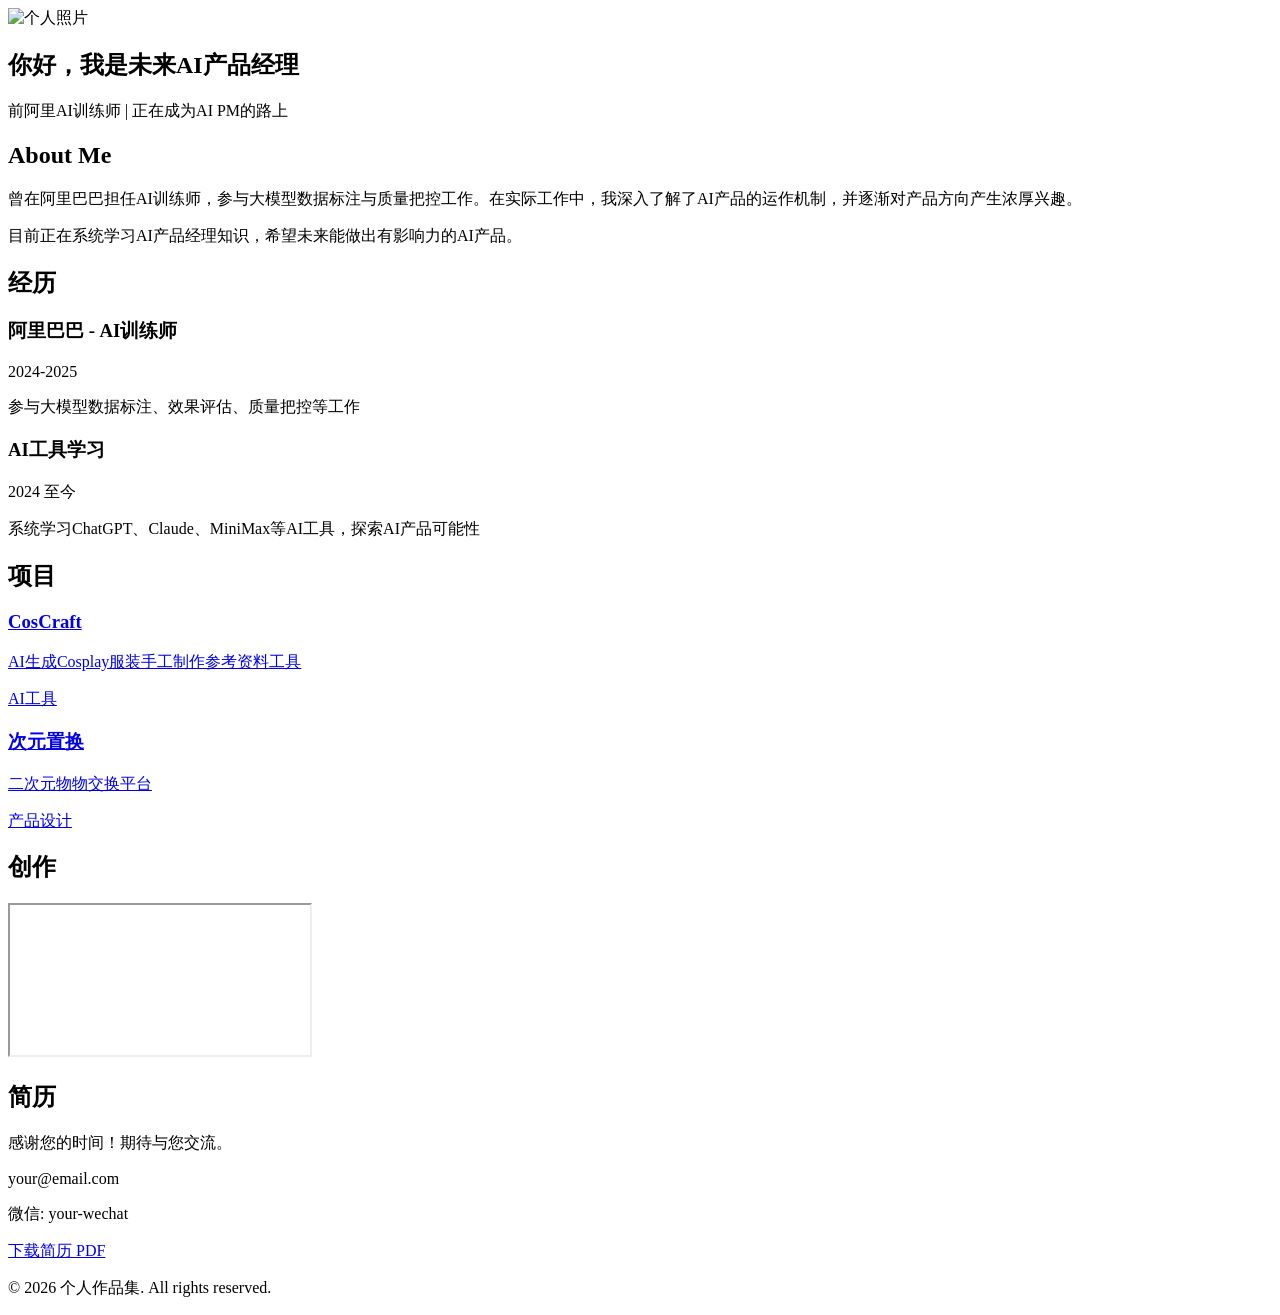
==== personal-website/index.html @ fb748ccd "feat: add HTML structure with all sections" ====
<!DOCTYPE html>
<html lang="zh-CN">
<head>
    <meta charset="UTF-8">
    <meta name="viewport" content="width=device-width, initial-scale=1.0">
    <title>个人作品集 | AI PM</title>
    <link rel="stylesheet" href="css/styles.css">
    <script src="https://unpkg.com/lucide@latest"></script>
</head>
<body>
    <!-- Hero Section -->
    <section id="hero">
        <div class="hero-content">
            <div class="avatar-container">
                <img src="assets/images/avatar.jpg" alt="个人照片" class="avatar">
            </div>
            <div class="hero-text">
                <h1>你好，我是<span class="highlight">未来AI产品经理</span></h1>
                <p>前阿里AI训练师 | 正在成为AI PM的路上</p>
            </div>
        </div>
        <div class="social-links">
            <a href="https://github.com/你的GitHub" target="_blank" aria-label="GitHub">
                <i data-lucide="github"></i>
            </a>
            <a href="https://www.douyin.com/你的抖音" target="_blank" aria-label="抖音">
                <i data-lucide="video"></i>
            </a>
            <a href="mailto:your@email.com" aria-label="邮箱">
                <i data-lucide="mail"></i>
            </a>
        </div>
    </section>

    <!-- About Section -->
    <section id="about">
        <h2>About Me</h2>
        <div class="about-content">
            <p>曾在阿里巴巴担任AI训练师，参与大模型数据标注与质量把控工作。在实际工作中，我深入了解了AI产品的运作机制，并逐渐对产品方向产生浓厚兴趣。</p>
            <p>目前正在系统学习AI产品经理知识，希望未来能做出有影响力的AI产品。</p>
        </div>
    </section>

    <!-- Experience Section -->
    <section id="experience">
        <h2>经历</h2>
        <div class="timeline">
            <div class="timeline-item">
                <div class="timeline-marker"></div>
                <div class="timeline-content">
                    <h3>阿里巴巴 - AI训练师</h3>
                    <span class="timeline-date">2024-2025</span>
                    <p>参与大模型数据标注、效果评估、质量把控等工作</p>
                </div>
            </div>
            <div class="timeline-item">
                <div class="timeline-marker"></div>
                <div class="timeline-content">
                    <h3>AI工具学习</h3>
                    <span class="timeline-date">2024 至今</span>
                    <p>系统学习ChatGPT、Claude、MiniMax等AI工具，探索AI产品可能性</p>
                </div>
            </div>
        </div>
    </section>

    <!-- Projects Section -->
    <section id="projects">
        <h2>项目</h2>
        <div class="projects-grid">
            <a href="#coscraft" class="project-card">
                <h3>CosCraft</h3>
                <p>AI生成Cosplay服装手工制作参考资料工具</p>
                <span class="project-tag">AI工具</span>
            </a>
            <a href="#cicyber" class="project-card">
                <h3>次元置换</h3>
                <p>二次元物物交换平台</p>
                <span class="project-tag">产品设计</span>
            </a>
        </div>
    </section>

    <!-- Works Section -->
    <section id="works">
        <h2>创作</h2>
        <div class="works-grid">
            <div class="work-item">
                <iframe src="https://www.douyin.com/embed/视频ID" allowfullscreen></iframe>
            </div>
        </div>
    </section>

    <!-- Resume Section -->
    <section id="resume">
        <h2>简历</h2>
        <div class="resume-content">
            <p>感谢您的时间！期待与您交流。</p>
            <div class="contact-info">
                <p><i data-lucide="mail"></i> your@email.com</p>
                <p><i data-lucide="message-circle"></i> 微信: your-wechat</p>
            </div>
            <a href="assets/resume.pdf" download class="btn-download">
                <i data-lucide="download"></i> 下载简历 PDF
            </a>
        </div>
    </section>

    <footer>
        <p>&copy; 2026 个人作品集. All rights reserved.</p>
    </footer>

    <script src="js/main.js"></script>
</body>
</html>
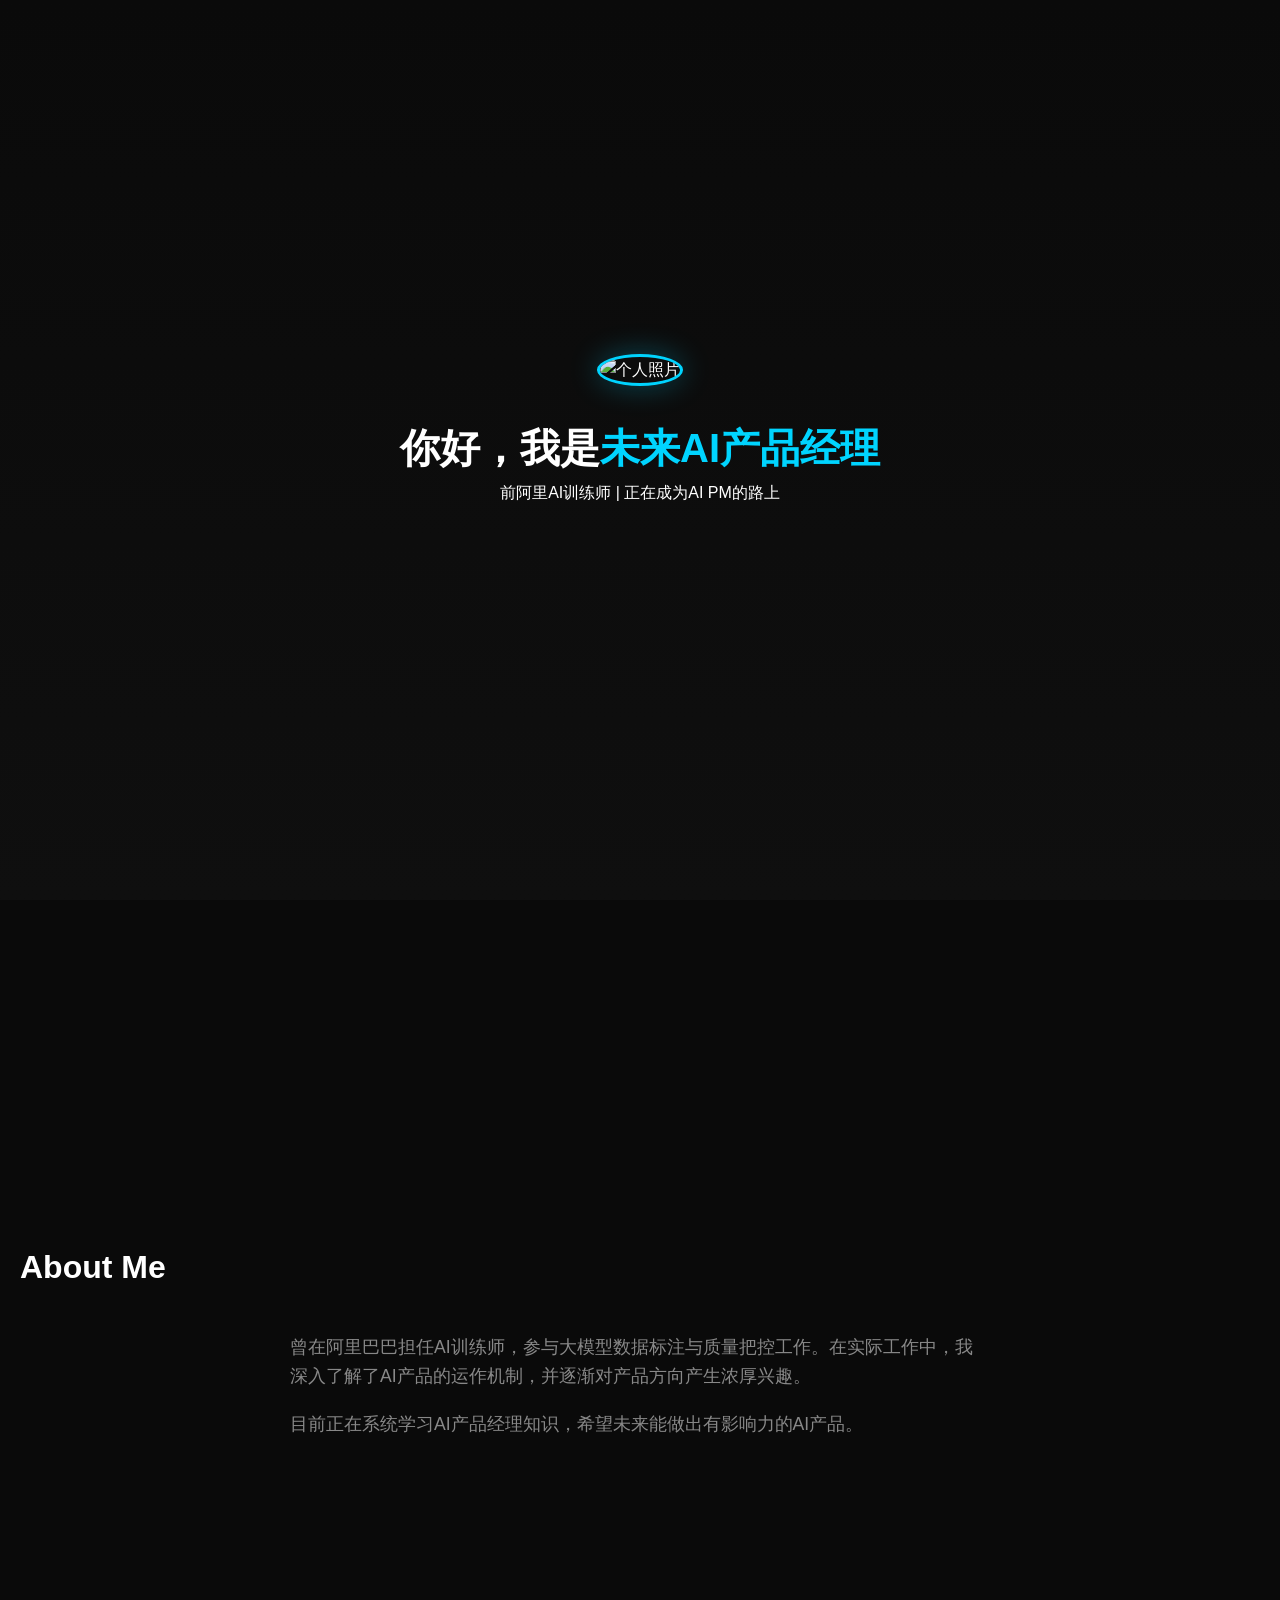
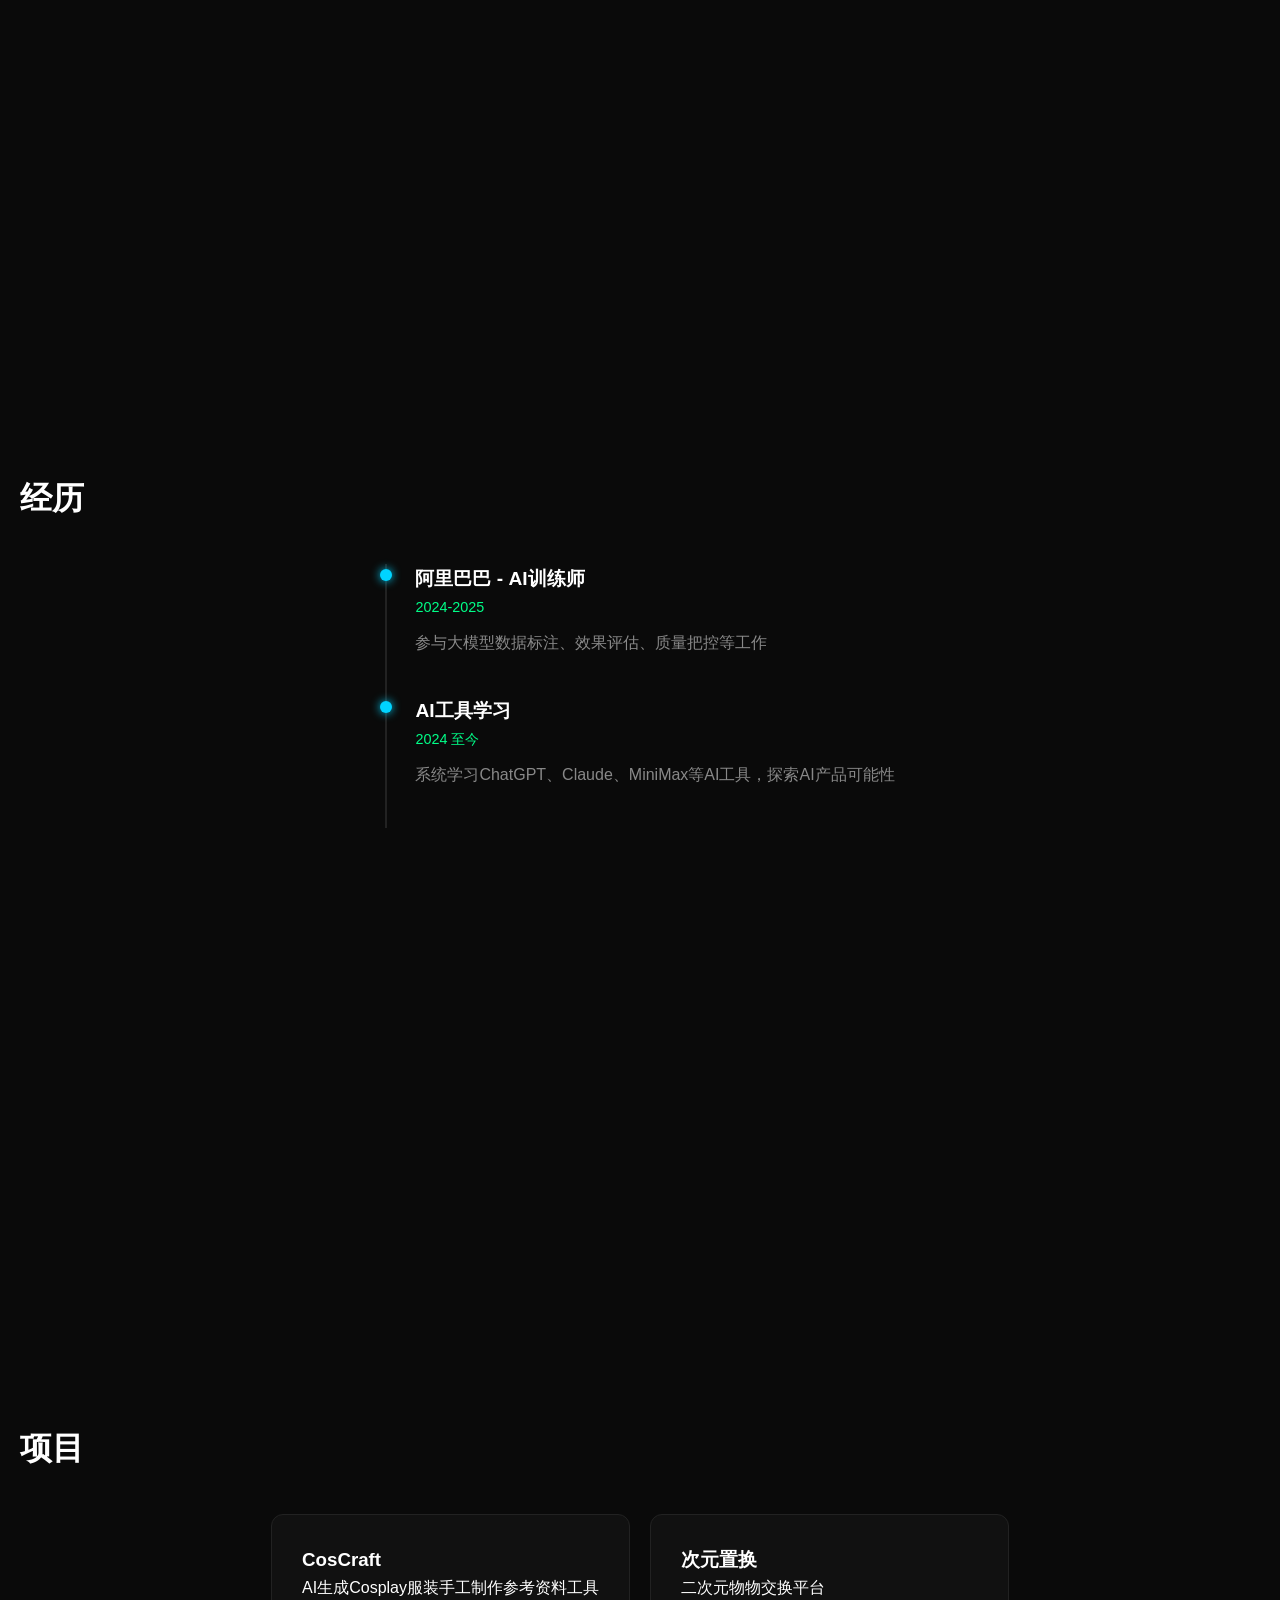
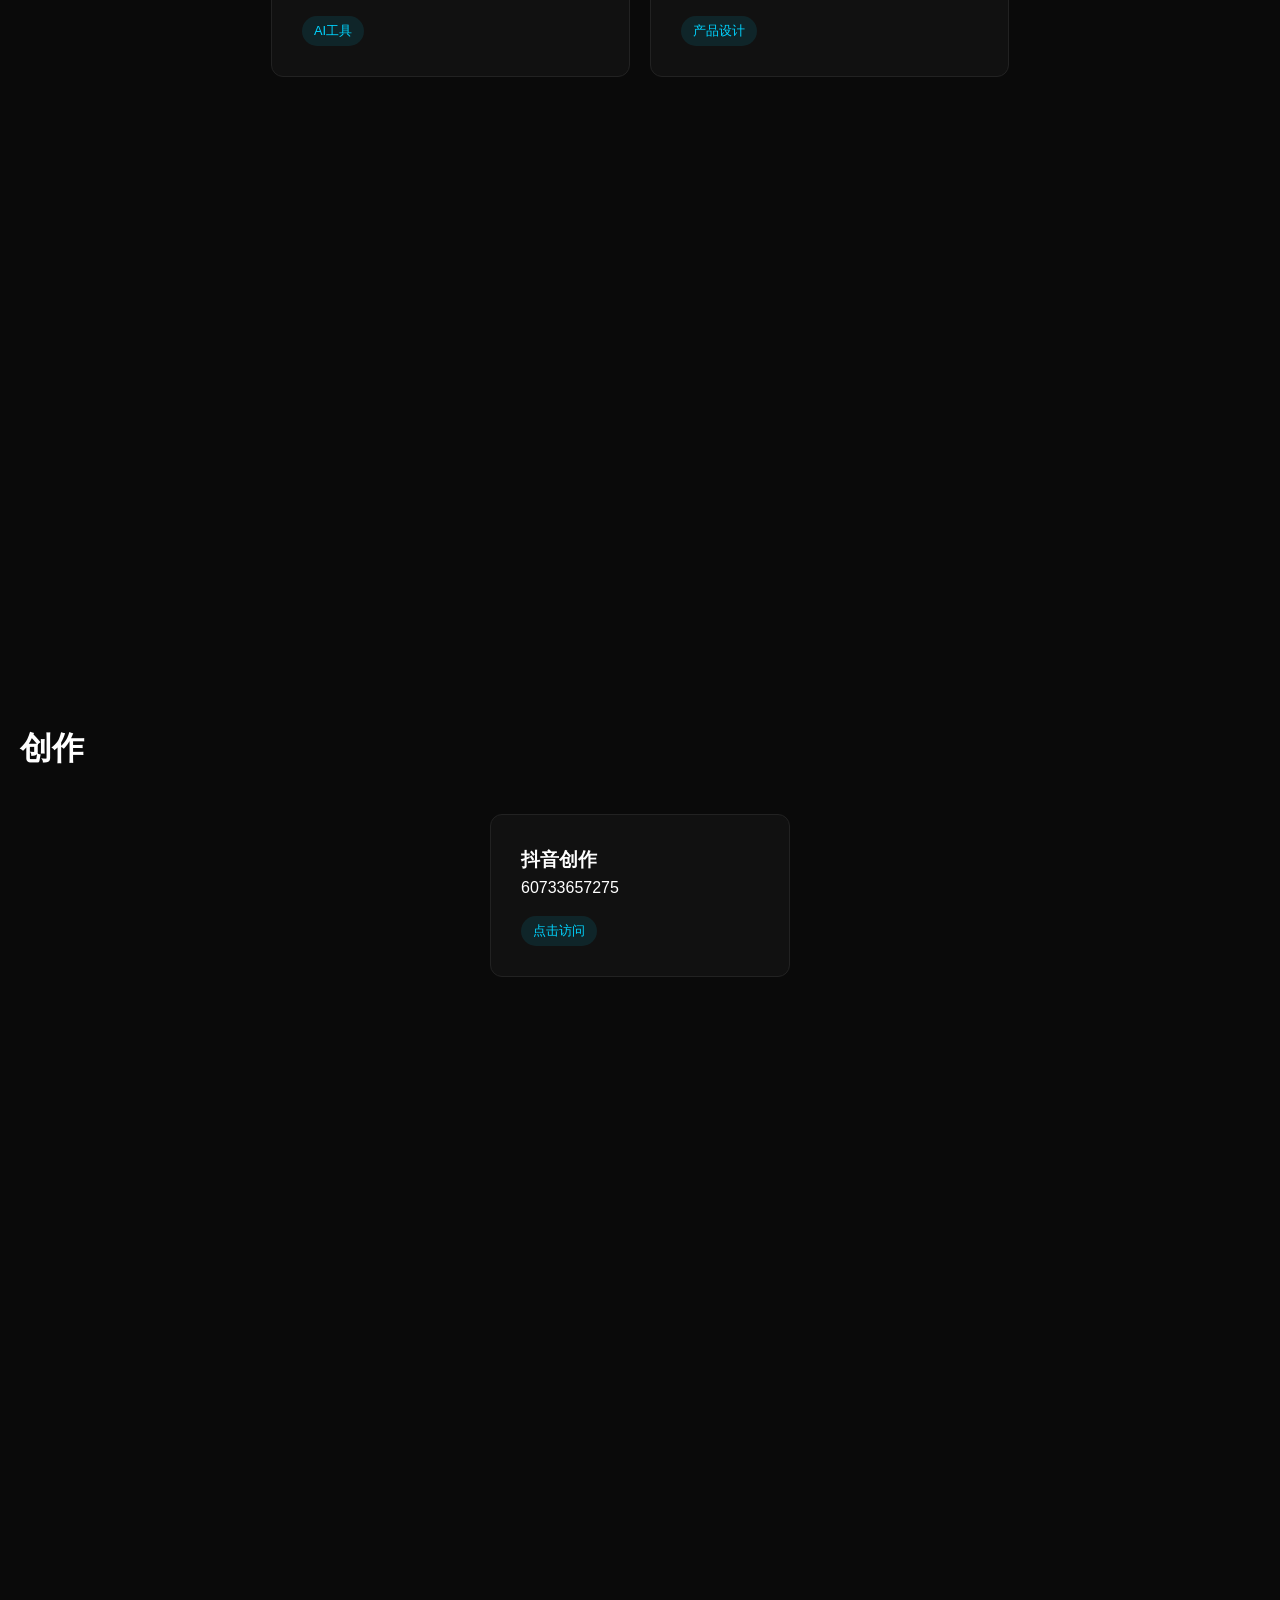
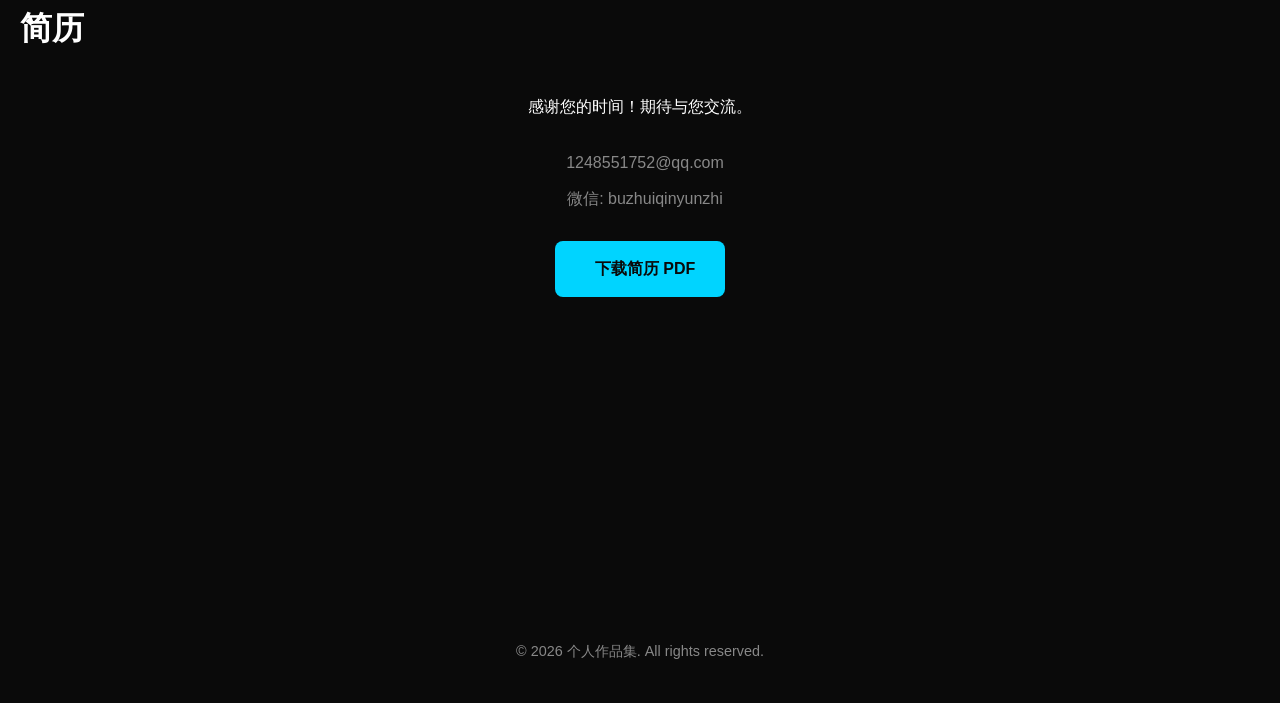
==== commit 0124edf6: "feat: update social links and contact info" ====
--- a/personal-website/index.html
+++ b/personal-website/index.html
@@ -20,13 +20,13 @@
             </div>
         </div>
         <div class="social-links">
-            <a href="https://github.com/你的GitHub" target="_blank" aria-label="GitHub">
+            <a href="https://github.com/hl13544175837-coder" target="_blank" aria-label="GitHub">
                 <i data-lucide="github"></i>
             </a>
-            <a href="https://www.douyin.com/你的抖音" target="_blank" aria-label="抖音">
+            <a href="https://www.douyin.com/user/self?from_tab_name=main" target="_blank" aria-label="抖音">
                 <i data-lucide="video"></i>
             </a>
-            <a href="mailto:your@email.com" aria-label="邮箱">
+            <a href="mailto:1248551752@qq.com" aria-label="邮箱">
                 <i data-lucide="mail"></i>
             </a>
         </div>
@@ -85,9 +85,11 @@
     <section id="works">
         <h2>创作</h2>
         <div class="works-grid">
-            <div class="work-item">
-                <iframe src="https://www.douyin.com/embed/视频ID" allowfullscreen></iframe>
-            </div>
+            <a href="https://www.douyin.com/user/self?from_tab_name=main" target="_blank" class="project-card">
+                <h3>抖音创作</h3>
+                <p>60733657275</p>
+                <span class="project-tag">点击访问</span>
+            </a>
         </div>
     </section>
 
@@ -97,8 +99,8 @@
         <div class="resume-content">
             <p>感谢您的时间！期待与您交流。</p>
             <div class="contact-info">
-                <p><i data-lucide="mail"></i> your@email.com</p>
-                <p><i data-lucide="message-circle"></i> 微信: your-wechat</p>
+                <p><i data-lucide="mail"></i> 1248551752@qq.com</p>
+                <p><i data-lucide="message-circle"></i> 微信: buzhuiqinyunzhi</p>
             </div>
             <a href="assets/resume.pdf" download class="btn-download">
                 <i data-lucide="download"></i> 下载简历 PDF
--- a/personal-website/css/styles.css
+++ b/personal-website/css/styles.css
@@ -0,0 +1,261 @@
+:root {
+    --bg-dark: #0a0a0a;
+    --bg-card: #111111;
+    --border: #222222;
+    --accent-blue: #00d4ff;
+    --accent-green: #00ff88;
+    --text-primary: #ffffff;
+    --text-secondary: #888888;
+}
+
+* {
+    margin: 0;
+    padding: 0;
+    box-sizing: border-box;
+}
+
+html {
+    scroll-behavior: smooth;
+}
+
+body {
+    font-family: 'Inter', -apple-system, BlinkMacSystemFont, sans-serif;
+    background-color: var(--bg-dark);
+    color: var(--text-primary);
+    line-height: 1.6;
+}
+
+section {
+    min-height: 100vh;
+    padding: 80px 20px;
+    display: flex;
+    flex-direction: column;
+    justify-content: center;
+}
+
+h2 {
+    font-size: 2rem;
+    margin-bottom: 40px;
+    color: var(--text-primary);
+}
+
+/* Hero */
+#hero {
+    text-align: center;
+    background: linear-gradient(180deg, var(--bg-dark) 0%, #0f0f0f 100%);
+}
+
+.hero-content {
+    display: flex;
+    flex-direction: column;
+    align-items: center;
+    gap: 30px;
+}
+
+.avatar {
+    width: 150px;
+    height: 150px;
+    border-radius: 50%;
+    object-fit: cover;
+    border: 3px solid var(--accent-blue);
+    box-shadow: 0 0 30px rgba(0, 212, 255, 0.3);
+}
+
+.hero-text h1 {
+    font-size: 2.5rem;
+    font-weight: 700;
+}
+
+.highlight {
+    color: var(--accent-blue);
+}
+
+.social-links {
+    display: flex;
+    gap: 20px;
+    margin-top: 40px;
+}
+
+.social-links a {
+    color: var(--text-secondary);
+    transition: color 0.3s, transform 0.3s;
+}
+
+.social-links a:hover {
+    color: var(--accent-blue);
+    transform: translateY(-3px);
+}
+
+/* About */
+#about {
+    background: var(--bg-dark);
+}
+
+.about-content {
+    max-width: 700px;
+    margin: 0 auto;
+}
+
+.about-content p {
+    color: var(--text-secondary);
+    margin-bottom: 20px;
+    font-size: 1.1rem;
+}
+
+/* Timeline */
+.timeline {
+    max-width: 700px;
+    margin: 0 auto;
+    position: relative;
+    padding-left: 30px;
+}
+
+.timeline::before {
+    content: '';
+    position: absolute;
+    left: 0;
+    top: 0;
+    bottom: 0;
+    width: 2px;
+    background: var(--border);
+}
+
+.timeline-item {
+    position: relative;
+    margin-bottom: 40px;
+}
+
+.timeline-marker {
+    position: absolute;
+    left: -35px;
+    top: 5px;
+    width: 12px;
+    height: 12px;
+    border-radius: 50%;
+    background: var(--accent-blue);
+    box-shadow: 0 0 10px var(--accent-blue);
+}
+
+.timeline-content h3 {
+    color: var(--text-primary);
+    font-size: 1.2rem;
+}
+
+.timeline-date {
+    color: var(--accent-green);
+    font-size: 0.9rem;
+}
+
+.timeline-content p {
+    color: var(--text-secondary);
+    margin-top: 10px;
+}
+
+/* Projects Grid */
+.projects-grid {
+    display: grid;
+    grid-template-columns: repeat(auto-fit, minmax(300px, 1fr));
+    gap: 20px;
+    max-width: 900px;
+    margin: 0 auto;
+}
+
+.project-card {
+    background: var(--bg-card);
+    border: 1px solid var(--border);
+    border-radius: 12px;
+    padding: 30px;
+    text-decoration: none;
+    color: inherit;
+    transition: transform 0.3s, border-color 0.3s, box-shadow 0.3s;
+}
+
+.project-card:hover {
+    transform: translateY(-5px);
+    border-color: var(--accent-blue);
+    box-shadow: 0 10px 40px rgba(0, 212, 255, 0.1);
+}
+
+.project-tag {
+    display: inline-block;
+    margin-top: 15px;
+    padding: 5px 12px;
+    background: rgba(0, 212, 255, 0.1);
+    color: var(--accent-blue);
+    border-radius: 20px;
+    font-size: 0.8rem;
+}
+
+/* Works */
+.works-grid {
+    display: grid;
+    grid-template-columns: repeat(auto-fit, minmax(300px, 1fr));
+    gap: 20px;
+    max-width: 900px;
+    margin: 0 auto;
+}
+
+.work-item iframe {
+    width: 100%;
+    aspect-ratio: 9/16;
+    border-radius: 12px;
+    border: none;
+}
+
+/* Resume */
+.resume-content {
+    max-width: 700px;
+    margin: 0 auto;
+    text-align: center;
+}
+
+.contact-info {
+    margin: 30px 0;
+    display: flex;
+    flex-direction: column;
+    gap: 10px;
+    align-items: center;
+}
+
+.contact-info p {
+    display: flex;
+    align-items: center;
+    gap: 10px;
+    color: var(--text-secondary);
+}
+
+.btn-download {
+    display: inline-flex;
+    align-items: center;
+    gap: 10px;
+    padding: 15px 30px;
+    background: var(--accent-blue);
+    color: var(--bg-dark);
+    text-decoration: none;
+    border-radius: 8px;
+    font-weight: 600;
+    transition: transform 0.3s, box-shadow 0.3s;
+}
+
+.btn-download:hover {
+    transform: scale(1.05);
+    box-shadow: 0 10px 30px rgba(0, 212, 255, 0.3);
+}
+
+footer {
+    text-align: center;
+    padding: 40px;
+    color: var(--text-secondary);
+    font-size: 0.9rem;
+}
+
+/* Responsive */
+@media (max-width: 768px) {
+    .hero-text h1 {
+        font-size: 1.8rem;
+    }
+    
+    section {
+        padding: 60px 20px;
+    }
+}
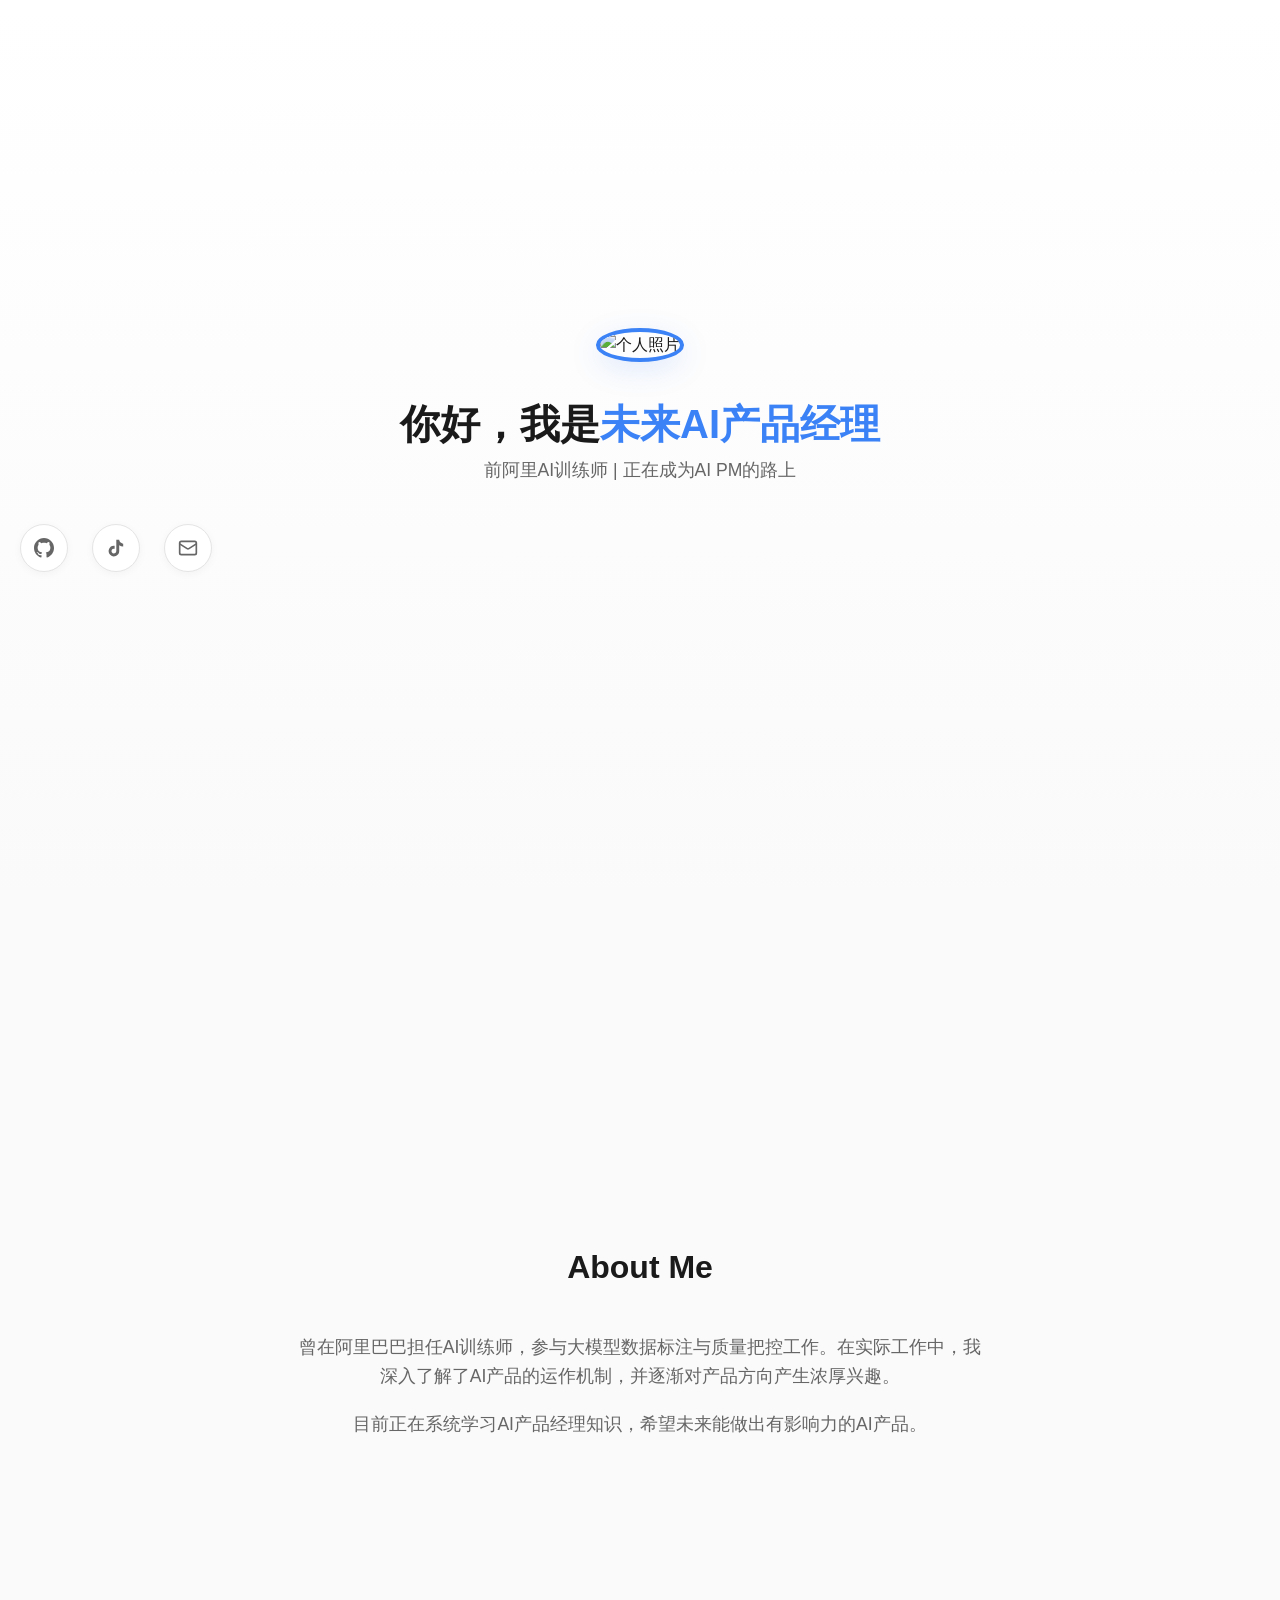
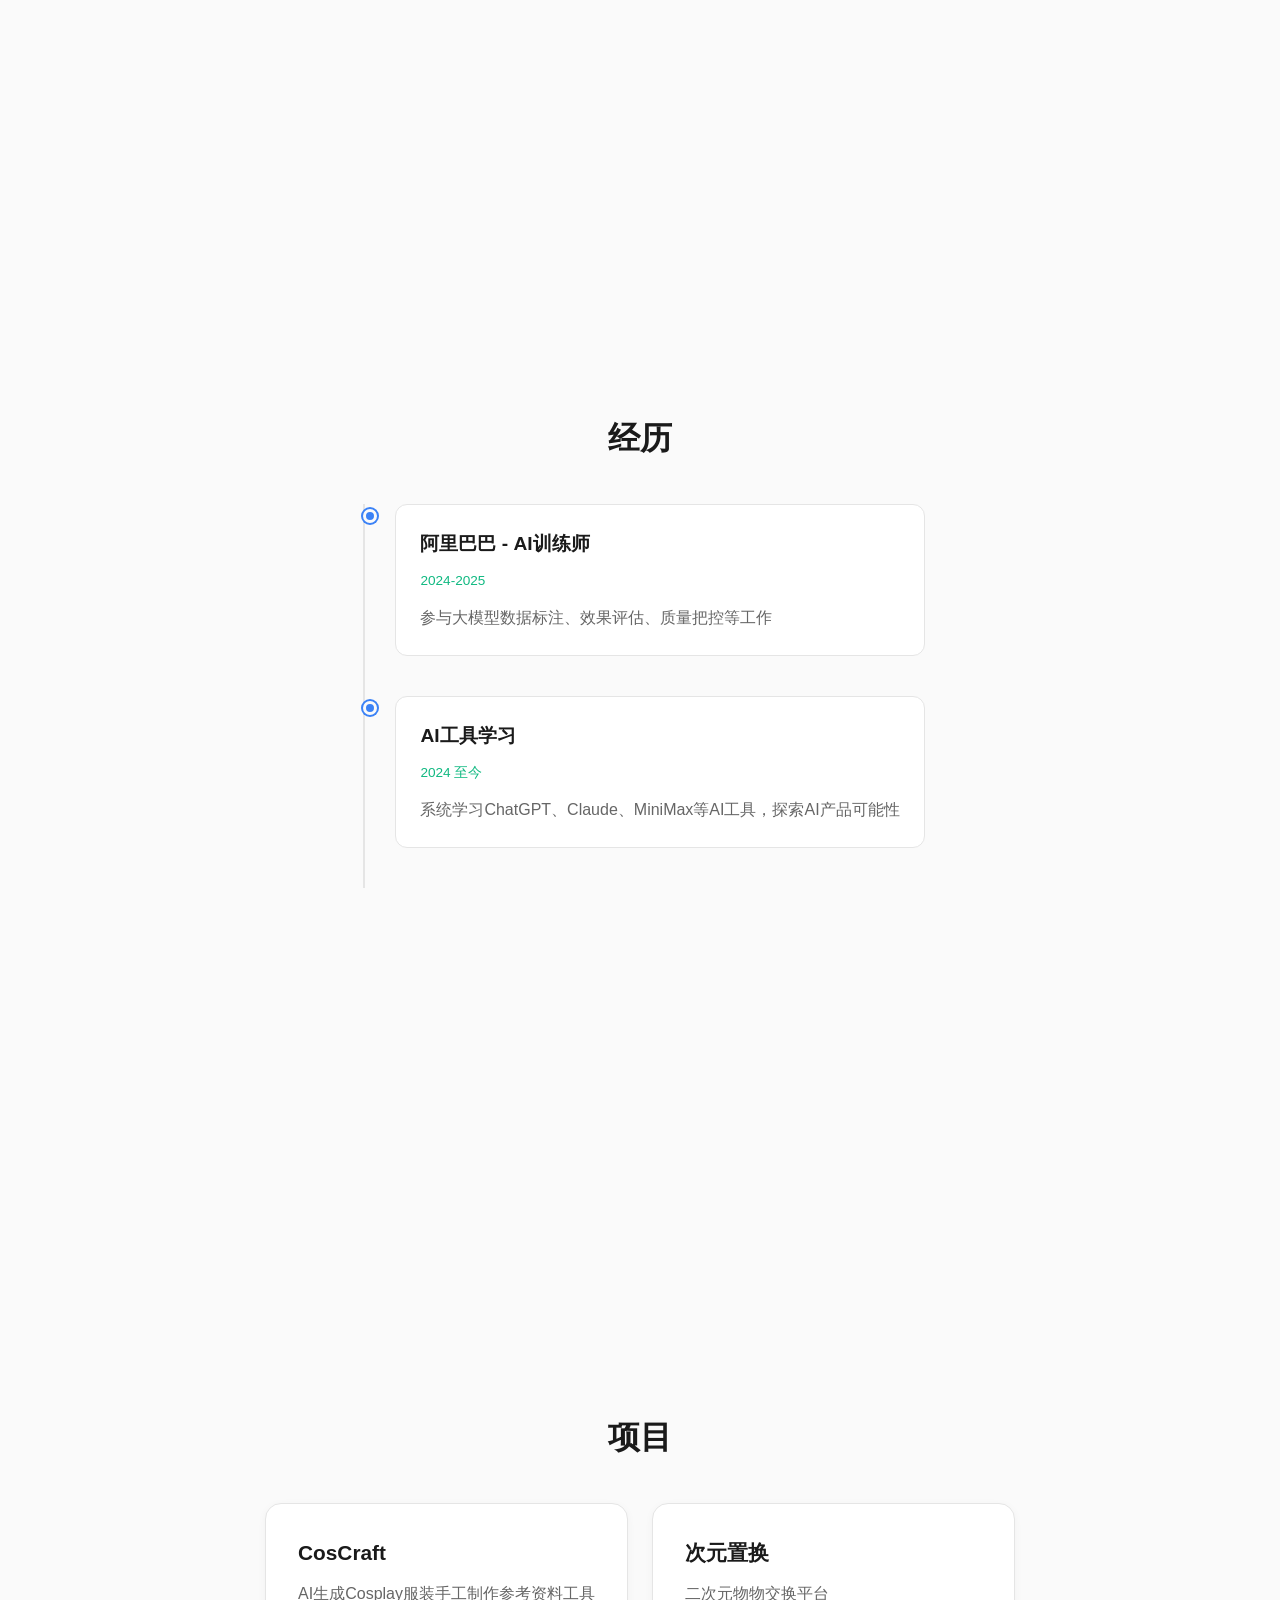
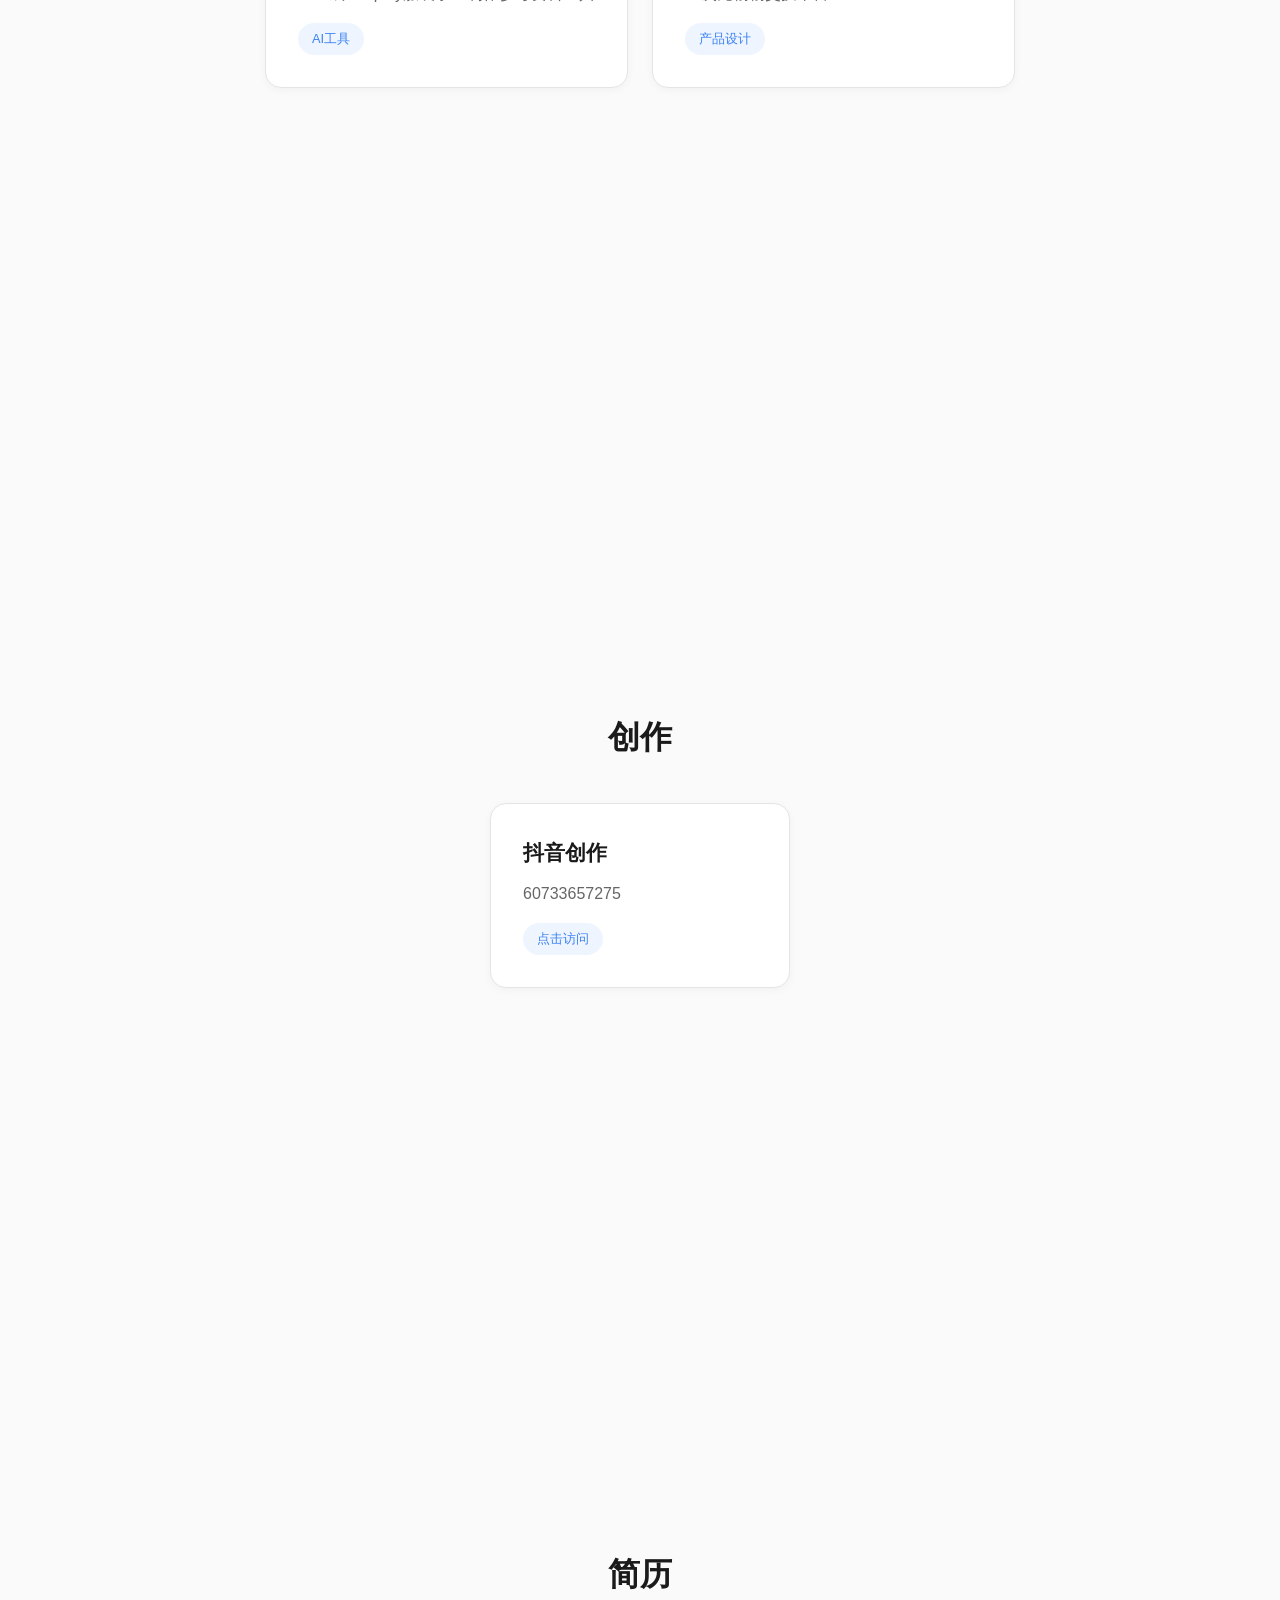
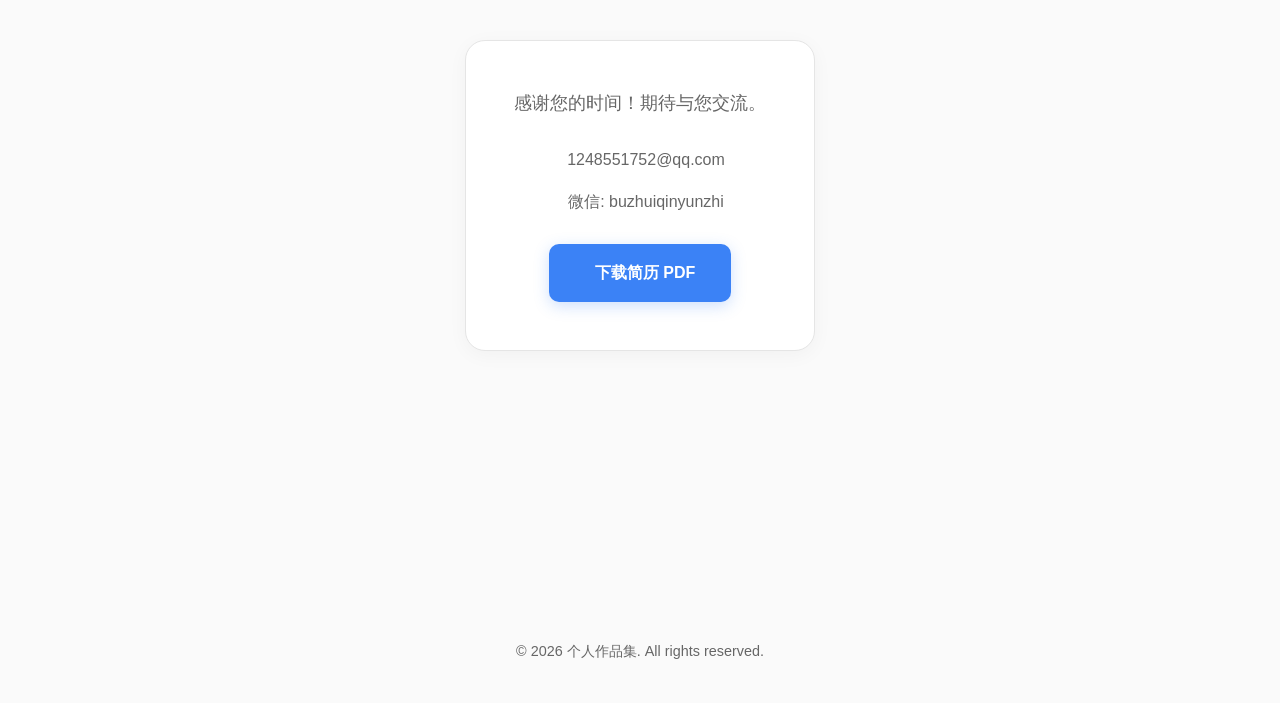
==== commit 94dca7e7: "feat: redesign to light theme with better cursor support" ====
--- a/personal-website/index.html
+++ b/personal-website/index.html
@@ -21,13 +21,13 @@
         </div>
         <div class="social-links">
             <a href="https://github.com/hl13544175837-coder" target="_blank" aria-label="GitHub">
-                <i data-lucide="github"></i>
+                <svg width="20" height="20" viewBox="0 0 24 24" fill="currentColor"><path d="M12 0c-6.626 0-12 5.373-12 12 0 5.302 3.438 9.8 8.207 11.387.599.111.793-.261.793-.577v-2.234c-3.338.726-4.033-1.416-4.033-1.416-.546-1.387-1.333-1.756-1.333-1.756-1.089-.745.083-.729.083-.729 1.205.084 1.839 1.237 1.839 1.237 1.07 1.834 2.807 1.304 3.492.997.107-.775.418-1.305.762-1.604-2.665-.305-5.467-1.334-5.467-5.931 0-1.311.469-2.381 1.236-3.221-.124-.303-.535-1.524.117-3.176 0 0 1.008-.322 3.301 1.23.957-.266 1.983-.399 3.003-.404 1.02.005 2.047.138 3.006.404 2.291-1.552 3.297-1.23 3.297-1.23.653 1.653.242 2.874.118 3.176.77.84 1.235 1.911 1.235 3.221 0 4.609-2.807 5.624-5.479 5.921.43.372.823 1.102.823 2.222v3.293c0 .319.192.694.801.576 4.765-1.589 8.199-6.086 8.199-11.386 0-6.627-5.373-12-12-12z"/></svg>
             </a>
             <a href="https://www.douyin.com/user/self?from_tab_name=main" target="_blank" aria-label="抖音">
-                <i data-lucide="video"></i>
+                <svg width="20" height="20" viewBox="0 0 24 24" fill="currentColor"><path d="M19.59 6.69a4.83 4.83 0 0 1-3.77-4.25V2h-3.45v13.67a2.89 2.89 0 0 1-5.2 1.74 2.89 2.89 0 0 1 2.31-4.64 2.93 2.93 0 0 1 .88.13V9.4a6.84 6.84 0 0 0-1-.05A6.33 6.33 0 0 0 5 20.1a6.34 6.34 0 0 0 10.86-4.43v-7a8.16 8.16 0 0 0 4.77 1.52v-3.4a4.85 4.85 0 0 1-1-.1z"/></svg>
             </a>
             <a href="mailto:1248551752@qq.com" aria-label="邮箱">
-                <i data-lucide="mail"></i>
+                <svg width="20" height="20" viewBox="0 0 24 24" fill="none" stroke="currentColor" stroke-width="2"><rect x="2" y="4" width="20" height="16" rx="2"/><path d="m22 7-8.97 5.7a1.94 1.94 0 0 1-2.06 0L2 7"/></svg>
             </a>
         </div>
     </section>
--- a/personal-website/css/styles.css
+++ b/personal-website/css/styles.css
@@ -1,11 +1,12 @@
 :root {
-    --bg-dark: #0a0a0a;
-    --bg-card: #111111;
-    --border: #222222;
-    --accent-blue: #00d4ff;
-    --accent-green: #00ff88;
-    --text-primary: #ffffff;
-    --text-secondary: #888888;
+    --bg-light: #fafafa;
+    --bg-white: #ffffff;
+    --bg-card: #ffffff;
+    --border: #e5e5e5;
+    --accent-blue: #3b82f6;
+    --accent-green: #10b981;
+    --text-primary: #1a1a1a;
+    --text-secondary: #666666;
 }
 
 * {
@@ -19,8 +20,8 @@
 }
 
 body {
-    font-family: 'Inter', -apple-system, BlinkMacSystemFont, sans-serif;
-    background-color: var(--bg-dark);
+    font-family: 'Inter', -apple-system, BlinkMacSystemFont, 'Segoe UI', sans-serif;
+    background-color: var(--bg-light);
     color: var(--text-primary);
     line-height: 1.6;
 }
@@ -37,12 +38,21 @@
     font-size: 2rem;
     margin-bottom: 40px;
     color: var(--text-primary);
+    text-align: center;
+}
+
+a {
+    cursor: pointer;
+}
+
+button, .btn, .btn-download, .project-card, .social-links a {
+    cursor: pointer;
 }
 
 /* Hero */
 #hero {
     text-align: center;
-    background: linear-gradient(180deg, var(--bg-dark) 0%, #0f0f0f 100%);
+    background: linear-gradient(180deg, var(--bg-white) 0%, var(--bg-light) 100%);
 }
 
 .hero-content {
@@ -57,13 +67,19 @@
     height: 150px;
     border-radius: 50%;
     object-fit: cover;
-    border: 3px solid var(--accent-blue);
-    box-shadow: 0 0 30px rgba(0, 212, 255, 0.3);
+    border: 4px solid var(--accent-blue);
+    box-shadow: 0 8px 30px rgba(59, 130, 246, 0.15);
 }
 
 .hero-text h1 {
     font-size: 2.5rem;
     font-weight: 700;
+    color: var(--text-primary);
+}
+
+.hero-text p {
+    color: var(--text-secondary);
+    font-size: 1.1rem;
 }
 
 .highlight {
@@ -72,28 +88,40 @@
 
 .social-links {
     display: flex;
-    gap: 20px;
+    gap: 24px;
     margin-top: 40px;
 }
 
 .social-links a {
-    color: var(--text-secondary);
-    transition: color 0.3s, transform 0.3s;
+    display: flex;
+    align-items: center;
+    justify-content: center;
+    width: 48px;
+    height: 48px;
+    border-radius: 50%;
+    background: var(--bg-white);
+    border: 1px solid var(--border);
+    color: var(--text-secondary);
+    transition: all 0.3s;
+    box-shadow: 0 2px 8px rgba(0,0,0,0.04);
 }
 
 .social-links a:hover {
     color: var(--accent-blue);
+    border-color: var(--accent-blue);
     transform: translateY(-3px);
+    box-shadow: 0 8px 20px rgba(59, 130, 246, 0.15);
 }
 
 /* About */
 #about {
-    background: var(--bg-dark);
+    background: var(--bg-light);
 }
 
 .about-content {
     max-width: 700px;
     margin: 0 auto;
+    text-align: center;
 }
 
 .about-content p {
@@ -107,13 +135,13 @@
     max-width: 700px;
     margin: 0 auto;
     position: relative;
-    padding-left: 30px;
+    padding-left: 40px;
 }
 
 .timeline::before {
     content: '';
     position: absolute;
-    left: 0;
+    left: 8px;
     top: 0;
     bottom: 0;
     width: 2px;
@@ -127,79 +155,94 @@
 
 .timeline-marker {
     position: absolute;
-    left: -35px;
+    left: -32px;
     top: 5px;
-    width: 12px;
-    height: 12px;
+    width: 14px;
+    height: 14px;
     border-radius: 50%;
     background: var(--accent-blue);
-    box-shadow: 0 0 10px var(--accent-blue);
+    border: 3px solid var(--bg-light);
+    box-shadow: 0 0 0 2px var(--accent-blue);
+}
+
+.timeline-content {
+    background: var(--bg-white);
+    border: 1px solid var(--border);
+    border-radius: 12px;
+    padding: 24px;
 }
 
 .timeline-content h3 {
     color: var(--text-primary);
     font-size: 1.2rem;
+    margin-bottom: 8px;
 }
 
 .timeline-date {
     color: var(--accent-green);
-    font-size: 0.9rem;
+    font-size: 0.85rem;
+    font-weight: 500;
 }
 
 .timeline-content p {
     color: var(--text-secondary);
-    margin-top: 10px;
+    margin-top: 12px;
 }
 
 /* Projects Grid */
 .projects-grid {
     display: grid;
     grid-template-columns: repeat(auto-fit, minmax(300px, 1fr));
-    gap: 20px;
+    gap: 24px;
     max-width: 900px;
     margin: 0 auto;
 }
 
 .project-card {
-    background: var(--bg-card);
+    background: var(--bg-white);
     border: 1px solid var(--border);
-    border-radius: 12px;
-    padding: 30px;
+    border-radius: 16px;
+    padding: 32px;
     text-decoration: none;
     color: inherit;
-    transition: transform 0.3s, border-color 0.3s, box-shadow 0.3s;
+    transition: all 0.3s;
+    box-shadow: 0 2px 8px rgba(0,0,0,0.04);
 }
 
 .project-card:hover {
     transform: translateY(-5px);
     border-color: var(--accent-blue);
-    box-shadow: 0 10px 40px rgba(0, 212, 255, 0.1);
+    box-shadow: 0 12px 40px rgba(59, 130, 246, 0.12);
+}
+
+.project-card h3 {
+    color: var(--text-primary);
+    font-size: 1.3rem;
+    margin-bottom: 12px;
+}
+
+.project-card p {
+    color: var(--text-secondary);
+    margin-bottom: 16px;
 }
 
 .project-tag {
     display: inline-block;
-    margin-top: 15px;
-    padding: 5px 12px;
-    background: rgba(0, 212, 255, 0.1);
+    padding: 6px 14px;
+    background: rgba(59, 130, 246, 0.08);
     color: var(--accent-blue);
     border-radius: 20px;
     font-size: 0.8rem;
+    font-weight: 500;
 }
 
 /* Works */
 .works-grid {
     display: grid;
     grid-template-columns: repeat(auto-fit, minmax(300px, 1fr));
-    gap: 20px;
+    gap: 24px;
     max-width: 900px;
     margin: 0 auto;
-}
-
-.work-item iframe {
-    width: 100%;
-    aspect-ratio: 9/16;
-    border-radius: 12px;
-    border: none;
 }
 
 /* Resume */
@@ -207,39 +250,54 @@
     max-width: 700px;
     margin: 0 auto;
     text-align: center;
+    background: var(--bg-white);
+    border: 1px solid var(--border);
+    border-radius: 20px;
+    padding: 48px;
+    box-shadow: 0 4px 20px rgba(0,0,0,0.04);
+}
+
+.resume-content p {
+    color: var(--text-secondary);
+    font-size: 1.1rem;
+    margin-bottom: 24px;
 }
 
 .contact-info {
     margin: 30px 0;
     display: flex;
     flex-direction: column;
-    gap: 10px;
+    gap: 16px;
     align-items: center;
 }
 
 .contact-info p {
     display: flex;
     align-items: center;
-    gap: 10px;
-    color: var(--text-secondary);
+    gap: 12px;
+    color: var(--text-secondary);
+    font-size: 1rem;
+    margin-bottom: 0;
 }
 
 .btn-download {
     display: inline-flex;
     align-items: center;
     gap: 10px;
-    padding: 15px 30px;
+    padding: 16px 36px;
     background: var(--accent-blue);
-    color: var(--bg-dark);
+    color: #ffffff;
     text-decoration: none;
-    border-radius: 8px;
+    border-radius: 10px;
     font-weight: 600;
-    transition: transform 0.3s, box-shadow 0.3s;
+    font-size: 1rem;
+    transition: all 0.3s;
+    box-shadow: 0 4px 15px rgba(59, 130, 246, 0.25);
 }
 
 .btn-download:hover {
-    transform: scale(1.05);
-    box-shadow: 0 10px 30px rgba(0, 212, 255, 0.3);
+    transform: translateY(-2px);
+    box-shadow: 0 8px 25px rgba(59, 130, 246, 0.35);
 }
 
 footer {
@@ -247,6 +305,7 @@
     padding: 40px;
     color: var(--text-secondary);
     font-size: 0.9rem;
+    background: var(--bg-light);
 }
 
 /* Responsive */
@@ -258,4 +317,12 @@
     section {
         padding: 60px 20px;
     }
-}+    
+    .timeline {
+        padding-left: 32px;
+    }
+    
+    .timeline-marker {
+        left: -28px;
+    }
+}
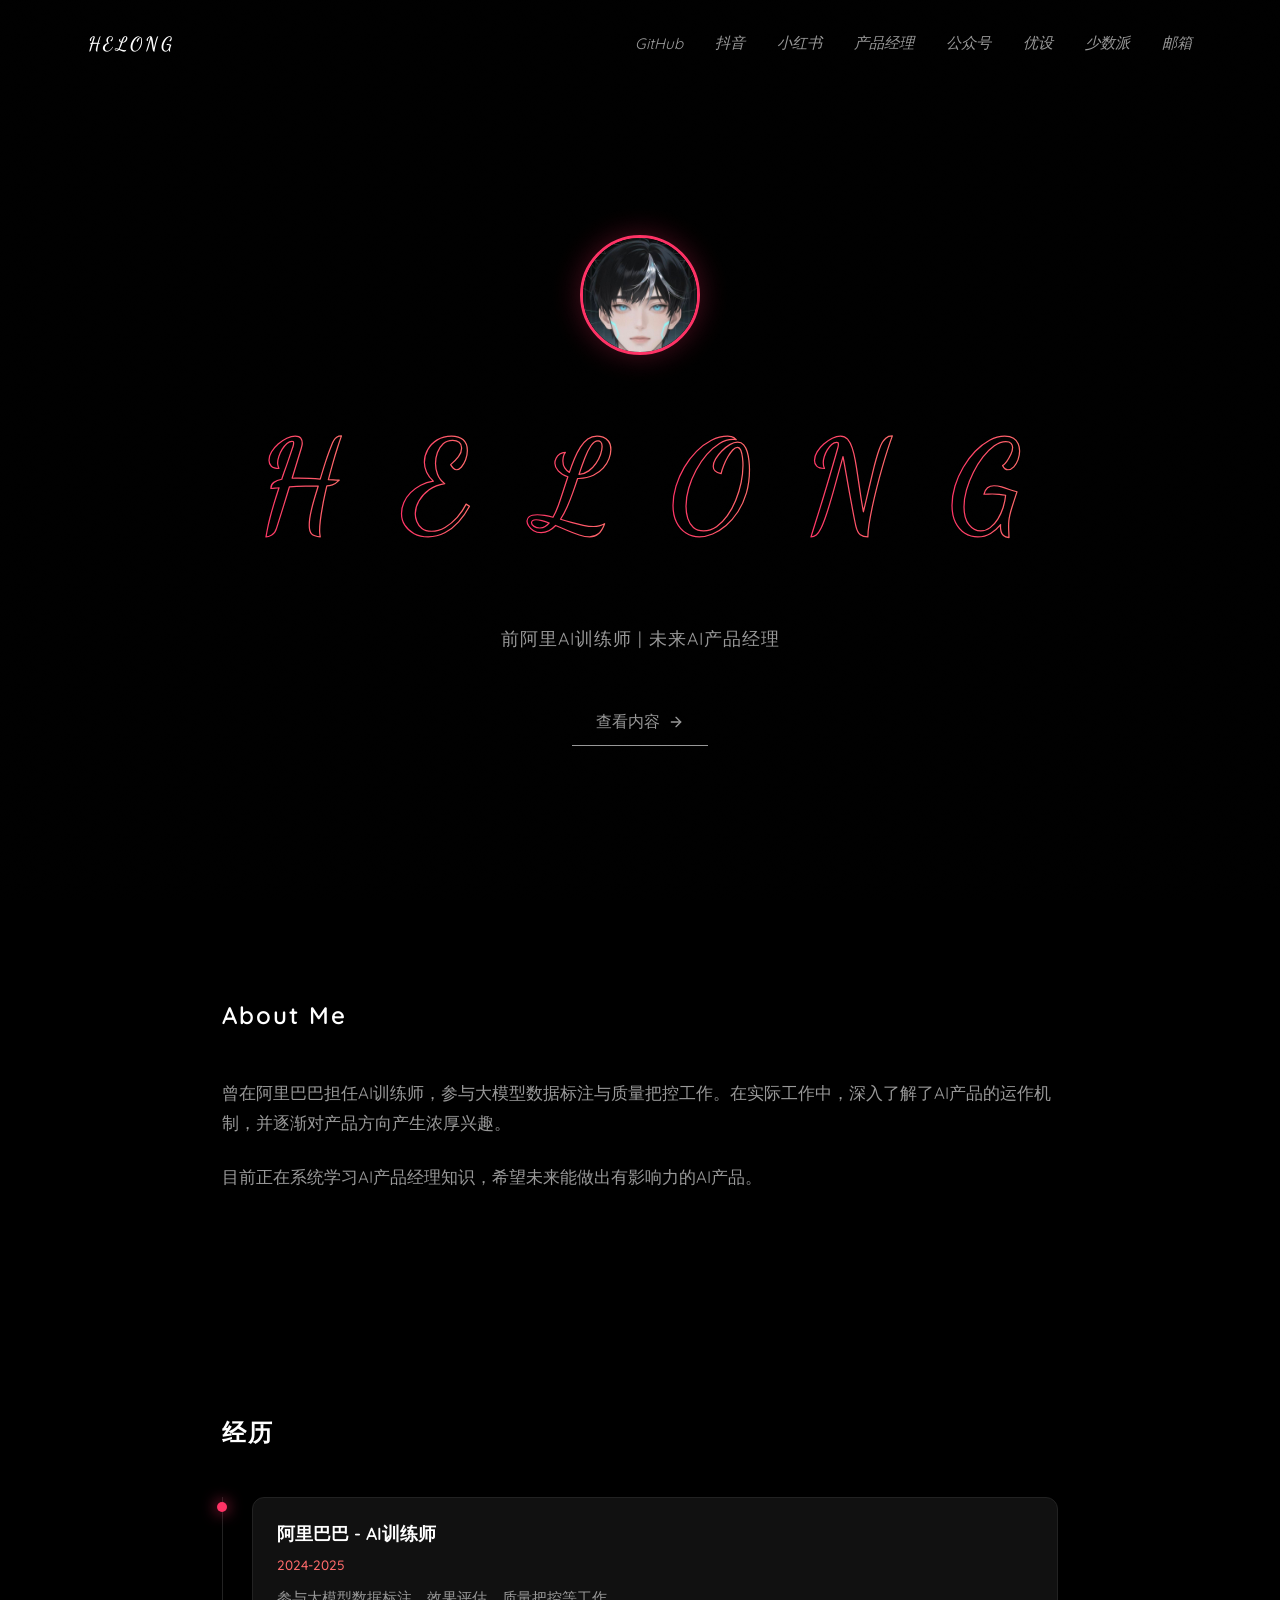
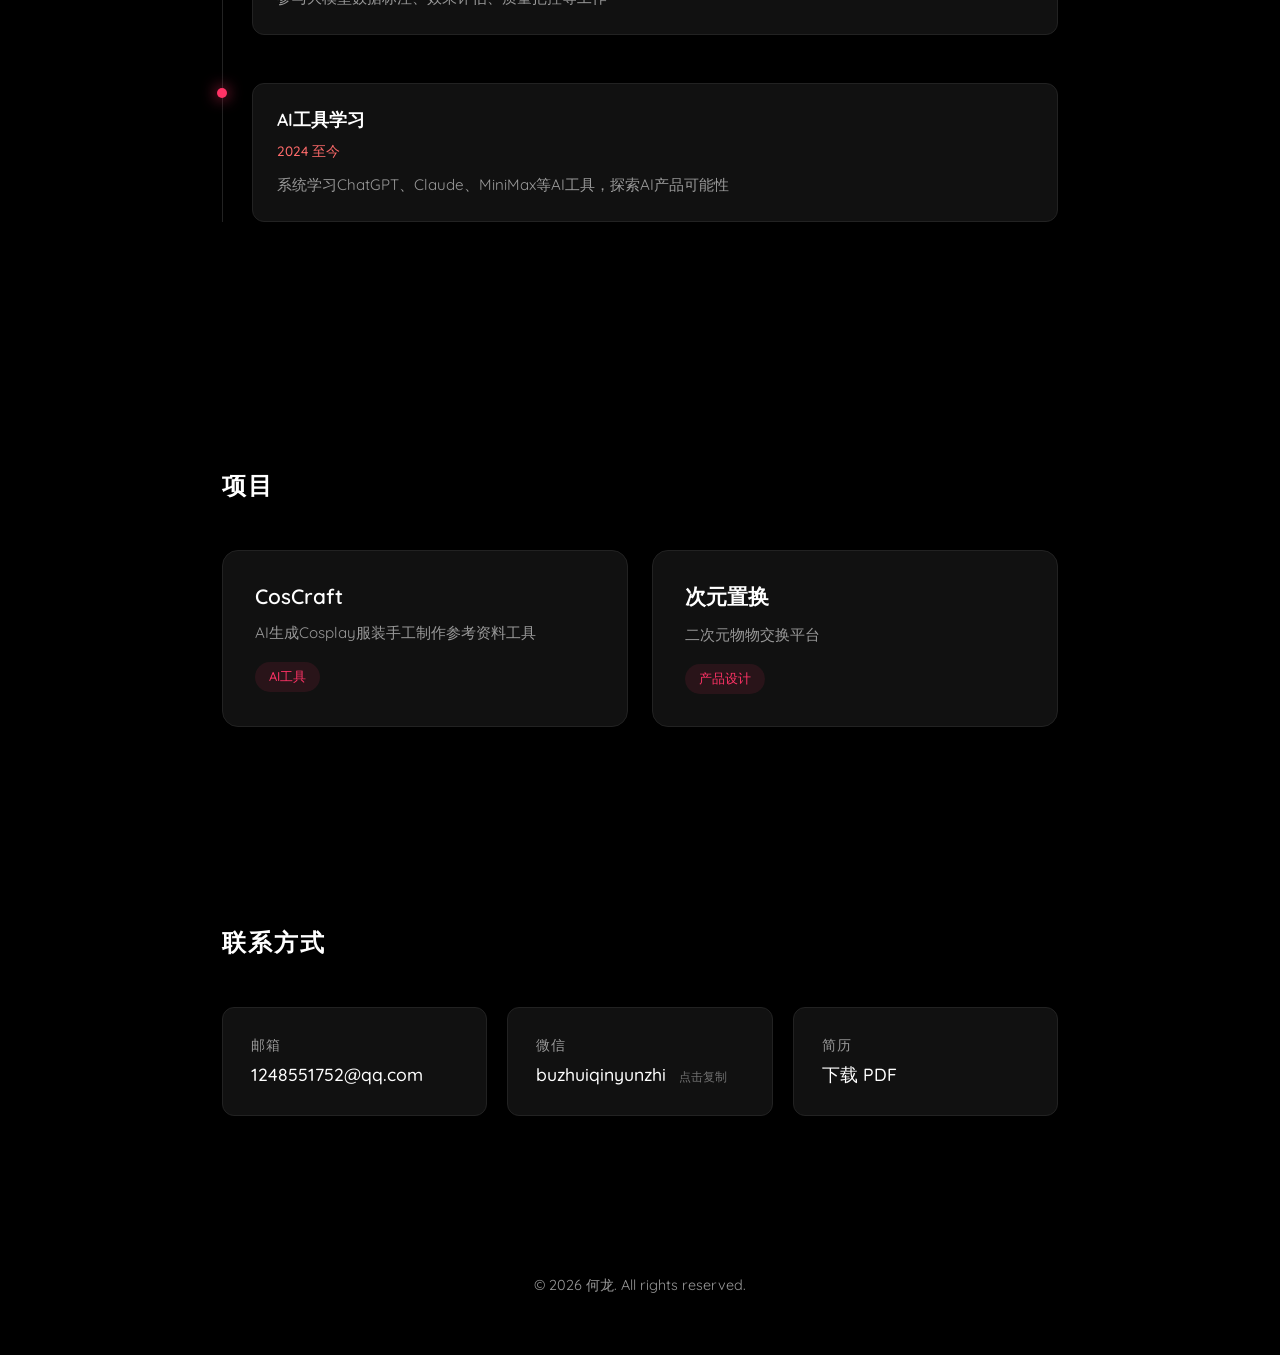
==== commit e3547665: "Add personal website with avatar, articles page, light effect" ====
--- a/personal-website/index.html
+++ b/personal-website/index.html
@@ -3,46 +3,114 @@
 <head>
     <meta charset="UTF-8">
     <meta name="viewport" content="width=device-width, initial-scale=1.0">
-    <title>个人作品集 | AI PM</title>
+    <title>何龙 | AI PM</title>
+    <link href="https://fonts.googleapis.com/css2?family=Quicksand:wght@300;400;500;600;700&display=swap" rel="stylesheet">
+    <link href="https://fonts.googleapis.com/css2?family=Dancing+Script:wght@400;500;600;700&display=swap" rel="stylesheet">
     <link rel="stylesheet" href="css/styles.css">
-    <script src="https://unpkg.com/lucide@latest"></script>
 </head>
 <body>
-    <!-- Hero Section -->
-    <section id="hero">
-        <div class="hero-content">
-            <div class="avatar-container">
-                <img src="assets/images/avatar.jpg" alt="个人照片" class="avatar">
+    <div class="noise"></div>
+    <div class="light-effect"></div>
+    
+    <header>
+        <nav>
+            <div class="logo-section">
+                <div class="logo">HELONG</div>
             </div>
-            <div class="hero-text">
-                <h1>你好，我是<span class="highlight">未来AI产品经理</span></h1>
-                <p>前阿里AI训练师 | 正在成为AI PM的路上</p>
+            <div class="social-links">
+                <a href="https://github.com/hl13544175837-coder" target="_blank" class="social-link">GitHub</a>
+                <a href="https://www.douyin.com/user/self?from_tab_name=main" target="_blank" class="social-link">抖音</a>
+                <a href="https://www.xiaohongshu.com/user/profile/63646de7000000001f01ad71" target="_blank" class="social-link">小红书</a>
+                <a href="https://www.woshipm.com/u/1673669" target="_blank" class="social-link">产品经理</a>
+                <a href="#" class="social-link">公众号</a>
+                <a href="#" class="social-link">优设</a>
+                <a href="#" class="social-link">少数派</a>
+                <a href="mailto:1248551752@qq.com" class="social-link">邮箱</a>
             </div>
+        </nav>
+    </header>
+
+    <main class="hero">
+        <div class="avatar-container">
+            <img src="assets/images/avatar.jpg" alt="何龙" class="avatar">
         </div>
-        <div class="social-links">
-            <a href="https://github.com/hl13544175837-coder" target="_blank" aria-label="GitHub">
-                <svg width="20" height="20" viewBox="0 0 24 24" fill="currentColor"><path d="M12 0c-6.626 0-12 5.373-12 12 0 5.302 3.438 9.8 8.207 11.387.599.111.793-.261.793-.577v-2.234c-3.338.726-4.033-1.416-4.033-1.416-.546-1.387-1.333-1.756-1.333-1.756-1.089-.745.083-.729.083-.729 1.205.084 1.839 1.237 1.839 1.237 1.07 1.834 2.807 1.304 3.492.997.107-.775.418-1.305.762-1.604-2.665-.305-5.467-1.334-5.467-5.931 0-1.311.469-2.381 1.236-3.221-.124-.303-.535-1.524.117-3.176 0 0 1.008-.322 3.301 1.23.957-.266 1.983-.399 3.003-.404 1.02.005 2.047.138 3.006.404 2.291-1.552 3.297-1.23 3.297-1.23.653 1.653.242 2.874.118 3.176.77.84 1.235 1.911 1.235 3.221 0 4.609-2.807 5.624-5.479 5.921.43.372.823 1.102.823 2.222v3.293c0 .319.192.694.801.576 4.765-1.589 8.199-6.086 8.199-11.386 0-6.627-5.373-12-12-12z"/></svg>
-            </a>
-            <a href="https://www.douyin.com/user/self?from_tab_name=main" target="_blank" aria-label="抖音">
-                <svg width="20" height="20" viewBox="0 0 24 24" fill="currentColor"><path d="M19.59 6.69a4.83 4.83 0 0 1-3.77-4.25V2h-3.45v13.67a2.89 2.89 0 0 1-5.2 1.74 2.89 2.89 0 0 1 2.31-4.64 2.93 2.93 0 0 1 .88.13V9.4a6.84 6.84 0 0 0-1-.05A6.33 6.33 0 0 0 5 20.1a6.34 6.34 0 0 0 10.86-4.43v-7a8.16 8.16 0 0 0 4.77 1.52v-3.4a4.85 4.85 0 0 1-1-.1z"/></svg>
-            </a>
-            <a href="mailto:1248551752@qq.com" aria-label="邮箱">
-                <svg width="20" height="20" viewBox="0 0 24 24" fill="none" stroke="currentColor" stroke-width="2"><rect x="2" y="4" width="20" height="16" rx="2"/><path d="m22 7-8.97 5.7a1.94 1.94 0 0 1-2.06 0L2 7"/></svg>
-            </a>
-        </div>
-    </section>
+        <h1 class="hero-title">
+            <div class="title-container">
+                <svg class="letter" viewBox="0 0 100 120">
+                    <defs>
+                        <linearGradient id="gradient1" x1="0%" y1="0%" x2="100%" y2="0%">
+                            <stop offset="0%" class="gradient-stop-1" />
+                            <stop offset="100%" class="gradient-stop-2" />
+                        </linearGradient>
+                    </defs>
+                    <text x="50" y="80" text-anchor="middle">H</text>
+                </svg>
+                <svg class="letter" viewBox="0 0 100 120">
+                    <defs>
+                        <linearGradient id="gradient2" x1="0%" y1="0%" x2="100%" y2="0%">
+                            <stop offset="0%" class="gradient-stop-2" />
+                            <stop offset="100%" class="gradient-stop-3" />
+                        </linearGradient>
+                    </defs>
+                    <text x="50" y="80" text-anchor="middle">E</text>
+                </svg>
+                <svg class="letter" viewBox="0 0 100 120">
+                    <defs>
+                        <linearGradient id="gradient3" x1="0%" y1="0%" x2="100%" y2="0%">
+                            <stop offset="0%" class="gradient-stop-3" />
+                            <stop offset="100%" class="gradient-stop-3" />
+                        </linearGradient>
+                    </defs>
+                    <text x="50" y="80" text-anchor="middle">L</text>
+                </svg>
+                <svg class="letter" viewBox="0 0 100 120">
+                    <defs>
+                        <linearGradient id="gradient4" x1="0%" y1="0%" x2="100%" y2="0%">
+                            <stop offset="0%" class="gradient-stop-3" />
+                            <stop offset="100%" class="gradient-stop-1" />
+                        </linearGradient>
+                    </defs>
+                    <text x="50" y="80" text-anchor="middle">O</text>
+                </svg>
+                <svg class="letter" viewBox="0 0 100 120">
+                    <defs>
+                        <linearGradient id="gradient5" x1="0%" y1="0%" x2="100%" y2="0%">
+                            <stop offset="0%" class="gradient-stop-1" />
+                            <stop offset="100%" class="gradient-stop-2" />
+                        </linearGradient>
+                    </defs>
+                    <text x="50" y="80" text-anchor="middle">N</text>
+                </svg>
+                <svg class="letter" viewBox="0 0 100 120">
+                    <defs>
+                        <linearGradient id="gradient6" x1="0%" y1="0%" x2="100%" y2="0%">
+                            <stop offset="0%" class="gradient-stop-2" />
+                            <stop offset="100%" class="gradient-stop-1" />
+                        </linearGradient>
+                    </defs>
+                    <text x="50" y="80" text-anchor="middle">G</text>
+                </svg>
+            </div>
+        </h1>
+        <p class="subtitle">前阿里AI训练师 | 未来AI产品经理</p>
+        <a href="articles.html" class="cta-button">
+            查看内容
+            <svg xmlns="http://www.w3.org/2000/svg" width="16" height="16" viewBox="0 0 24 24" fill="none" stroke="currentColor" stroke-width="2" stroke-linecap="round" stroke-linejoin="round">
+                <line x1="5" y1="12" x2="19" y2="12"></line>
+                <polyline points="12 5 19 12 12 19"></polyline>
+            </svg>
+        </a>
+    </main>
 
-    <!-- About Section -->
-    <section id="about">
+    <section id="about" class="content-section">
         <h2>About Me</h2>
         <div class="about-content">
-            <p>曾在阿里巴巴担任AI训练师，参与大模型数据标注与质量把控工作。在实际工作中，我深入了解了AI产品的运作机制，并逐渐对产品方向产生浓厚兴趣。</p>
+            <p>曾在阿里巴巴担任AI训练师，参与大模型数据标注与质量把控工作。在实际工作中，深入了解了AI产品的运作机制，并逐渐对产品方向产生浓厚兴趣。</p>
             <p>目前正在系统学习AI产品经理知识，希望未来能做出有影响力的AI产品。</p>
         </div>
     </section>
 
-    <!-- Experience Section -->
-    <section id="experience">
+    <section id="experience" class="content-section">
         <h2>经历</h2>
         <div class="timeline">
             <div class="timeline-item">
@@ -64,54 +132,56 @@
         </div>
     </section>
 
-    <!-- Projects Section -->
-    <section id="projects">
+    <section id="projects" class="content-section">
         <h2>项目</h2>
         <div class="projects-grid">
-            <a href="#coscraft" class="project-card">
+            <div class="project-card">
                 <h3>CosCraft</h3>
                 <p>AI生成Cosplay服装手工制作参考资料工具</p>
                 <span class="project-tag">AI工具</span>
-            </a>
-            <a href="#cicyber" class="project-card">
+            </div>
+            <div class="project-card">
                 <h3>次元置换</h3>
                 <p>二次元物物交换平台</p>
                 <span class="project-tag">产品设计</span>
-            </a>
+            </div>
         </div>
     </section>
 
-    <!-- Works Section -->
-    <section id="works">
-        <h2>创作</h2>
-        <div class="works-grid">
-            <a href="https://www.douyin.com/user/self?from_tab_name=main" target="_blank" class="project-card">
-                <h3>抖音创作</h3>
-                <p>60733657275</p>
-                <span class="project-tag">点击访问</span>
+    <section id="contact" class="content-section">
+        <h2>联系方式</h2>
+        <div class="contact-cards">
+            <a href="mailto:1248551752@qq.com" class="contact-card">
+                <span class="contact-label">邮箱</span>
+                <span class="contact-value">1248551752@qq.com</span>
             </a>
-        </div>
-    </section>
-
-    <!-- Resume Section -->
-    <section id="resume">
-        <h2>简历</h2>
-        <div class="resume-content">
-            <p>感谢您的时间！期待与您交流。</p>
-            <div class="contact-info">
-                <p><i data-lucide="mail"></i> 1248551752@qq.com</p>
-                <p><i data-lucide="message-circle"></i> 微信: buzhuiqinyunzhi</p>
+            <div class="contact-card" id="wechatCard" onclick="copyWechat()">
+                <span class="contact-label">微信</span>
+                <span class="contact-value">buzhuiqinyunzhi <span class="copy-hint">点击复制</span></span>
             </div>
-            <a href="assets/resume.pdf" download class="btn-download">
-                <i data-lucide="download"></i> 下载简历 PDF
+            <a href="assets/resume.pdf" download class="contact-card">
+                <span class="contact-label">简历</span>
+                <span class="contact-value">下载 PDF</span>
             </a>
         </div>
     </section>
 
     <footer>
-        <p>&copy; 2026 个人作品集. All rights reserved.</p>
+        <p>&copy; 2026 何龙. All rights reserved.</p>
     </footer>
 
+    <div class="toast" id="toast">微信号已复制</div>
+
     <script src="js/main.js"></script>
+    <script src="js/light-effect.js"></script>
+    <script>
+        function copyWechat() {
+            navigator.clipboard.writeText('buzhuiqinyunzhi').then(() => {
+                const toast = document.getElementById('toast');
+                toast.classList.add('show');
+                setTimeout(() => toast.classList.remove('show'), 2000);
+            });
+        }
+    </script>
 </body>
 </html>
--- a/personal-website/css/styles.css
+++ b/personal-website/css/styles.css
@@ -1,12 +1,12 @@
 :root {
-    --bg-light: #fafafa;
-    --bg-white: #ffffff;
-    --bg-card: #ffffff;
-    --border: #e5e5e5;
-    --accent-blue: #3b82f6;
-    --accent-green: #10b981;
-    --text-primary: #1a1a1a;
-    --text-secondary: #666666;
+    --background-color: #000000;
+    --text-color: #FFFFFF;
+    --text-secondary: #999999;
+    --accent-pink: #FF3366;
+    --accent-coral: #FF6B6B;
+    --accent-orange: #FFA07A;
+    --card-bg: #111111;
+    --border-color: #222222;
 }
 
 * {
@@ -15,171 +15,278 @@
     box-sizing: border-box;
 }
 
-html {
-    scroll-behavior: smooth;
-}
-
 body {
-    font-family: 'Inter', -apple-system, BlinkMacSystemFont, 'Segoe UI', sans-serif;
-    background-color: var(--bg-light);
-    color: var(--text-primary);
-    line-height: 1.6;
-}
-
-section {
+    font-family: 'Quicksand', -apple-system, BlinkMacSystemFont, 'SF Pro Display', 'Segoe UI', Roboto, sans-serif;
+    background-color: var(--background-color);
+    color: var(--text-color);
     min-height: 100vh;
-    padding: 80px 20px;
+    position: relative;
+    overflow-x: hidden;
+}
+
+a {
+    text-decoration: none;
+    color: inherit;
+    cursor: pointer;
+}
+
+button, .btn, .contact-card, .project-card, .social-link {
+    cursor: pointer;
+}
+
+/* 噪点效果 */
+.noise {
+    position: fixed;
+    top: 0;
+    left: 0;
+    width: 100%;
+    height: 100%;
+    background: url('[data-uri]');
+    opacity: 0.03;
+    pointer-events: none;
+    z-index: 1000;
+}
+
+/* 光效跟随鼠标 */
+.light-effect {
+    position: fixed;
+    top: 0;
+    left: 0;
+    width: 100%;
+    height: 100%;
+    pointer-events: none;
+    z-index: -1;
+    opacity: 0.7;
+    transition: opacity 0.15s ease;
+    will-change: background;
+}
+
+/* 导航栏 */
+header {
+    position: fixed;
+    top: 0;
+    left: 0;
+    width: 100%;
+    z-index: 100;
+    padding: 2rem 0;
+}
+
+nav {
+    max-width: 1200px;
+    width: 100%;
+    margin: 0 auto;
+    display: flex;
+    justify-content: space-between;
+    align-items: center;
+    padding: 0 3rem;
+    box-sizing: border-box;
+}
+
+.logo-section {
+    display: flex;
+    align-items: center;
+}
+
+.logo {
+    font-size: 1.2rem;
+    font-weight: 600;
+    color: var(--text-color);
+    letter-spacing: 3px;
+    font-family: 'Dancing Script', cursive;
+}
+
+.social-links {
+    display: flex;
+    align-items: center;
+    gap: 2rem;
+}
+
+.social-link {
+    font-size: 0.95rem;
+    font-style: italic;
+    color: var(--text-secondary);
+    transition: color 0.2s ease;
+}
+
+.social-link:hover {
+    color: #ffffff;
+}
+
+/* Hero区域 */
+.hero {
+    height: 100vh;
     display: flex;
     flex-direction: column;
     justify-content: center;
-}
-
-h2 {
-    font-size: 2rem;
-    margin-bottom: 40px;
-    color: var(--text-primary);
-    text-align: center;
-}
-
-a {
-    cursor: pointer;
-}
-
-button, .btn, .btn-download, .project-card, .social-links a {
-    cursor: pointer;
-}
-
-/* Hero */
-#hero {
-    text-align: center;
-    background: linear-gradient(180deg, var(--bg-white) 0%, var(--bg-light) 100%);
-}
-
-.hero-content {
-    display: flex;
-    flex-direction: column;
-    align-items: center;
-    gap: 30px;
+    align-items: center;
+    position: relative;
+    padding-top: 80px;
+}
+
+.hero-title {
+    position: relative;
+    width: 90vw;
+    max-width: 1000px;
+}
+
+.avatar-container {
+    margin-bottom: 2rem;
 }
 
 .avatar {
-    width: 150px;
-    height: 150px;
+    width: 120px;
+    height: 120px;
     border-radius: 50%;
     object-fit: cover;
-    border: 4px solid var(--accent-blue);
-    box-shadow: 0 8px 30px rgba(59, 130, 246, 0.15);
-}
-
-.hero-text h1 {
-    font-size: 2.5rem;
-    font-weight: 700;
-    color: var(--text-primary);
-}
-
-.hero-text p {
-    color: var(--text-secondary);
+    border: 3px solid var(--accent-pink);
+    box-shadow: 0 0 30px rgba(255, 51, 102, 0.3);
+}
+
+.title-container {
+    display: flex;
+    justify-content: center;
+    align-items: center;
+    gap: 8px;
+    transform: scale(1.5);
+    margin: 60px 0;
+}
+
+.letter {
+    transition: transform 0.3s cubic-bezier(0.4, 0, 0.2, 1);
+    cursor: pointer;
+    height: 100px;
+    width: auto;
+}
+
+.letter text {
+    font-size: 100px;
+    font-weight: bold;
+    stroke-width: 1;
+    fill: none;
+    stroke: url(#gradient1);
+    font-family: 'Dancing Script', cursive;
+    letter-spacing: -2px;
+    paint-order: stroke;
+    stroke-linecap: round;
+    stroke-linejoin: round;
+}
+
+.letter:hover {
+    transform: translateY(-8px) rotate(-5deg);
+}
+
+.gradient-stop-1 { stop-color: #FF3366; }
+.gradient-stop-2 { stop-color: #FF6B6B; }
+.gradient-stop-3 { stop-color: #FFA07A; }
+
+.subtitle {
     font-size: 1.1rem;
-}
-
-.highlight {
-    color: var(--accent-blue);
-}
-
-.social-links {
-    display: flex;
-    gap: 24px;
-    margin-top: 40px;
-}
-
-.social-links a {
-    display: flex;
-    align-items: center;
-    justify-content: center;
-    width: 48px;
-    height: 48px;
-    border-radius: 50%;
-    background: var(--bg-white);
-    border: 1px solid var(--border);
-    color: var(--text-secondary);
-    transition: all 0.3s;
-    box-shadow: 0 2px 8px rgba(0,0,0,0.04);
-}
-
-.social-links a:hover {
-    color: var(--accent-blue);
-    border-color: var(--accent-blue);
-    transform: translateY(-3px);
-    box-shadow: 0 8px 20px rgba(59, 130, 246, 0.15);
-}
-
-/* About */
-#about {
-    background: var(--bg-light);
-}
-
-.about-content {
-    max-width: 700px;
+    color: var(--text-secondary);
+    margin-top: 1rem;
+    letter-spacing: 1px;
+}
+
+.cta-button {
+    display: inline-flex;
+    align-items: center;
+    gap: 0.5rem;
+    margin-top: 3rem;
+    padding: 0.75rem 1.5rem;
+    color: var(--text-secondary);
+    font-size: 1rem;
+    font-weight: 500;
+    transition: all 0.2s ease;
+    border-bottom: 1px solid var(--text-secondary);
+}
+
+.cta-button:hover {
+    color: #ffffff;
+    border-bottom-color: transparent;
+}
+
+.cta-button svg {
+    transition: transform 0.2s ease;
+}
+
+.cta-button:hover svg {
+    transform: translateX(5px);
+}
+
+/* 内容区块 */
+.content-section {
+    max-width: 900px;
     margin: 0 auto;
-    text-align: center;
+    padding: 100px 2rem;
+}
+
+.content-section h2 {
+    font-size: 1.5rem;
+    font-weight: 600;
+    margin-bottom: 3rem;
+    color: var(--text-color);
+    letter-spacing: 2px;
 }
 
 .about-content p {
     color: var(--text-secondary);
-    margin-bottom: 20px;
-    font-size: 1.1rem;
-}
-
-/* Timeline */
+    font-size: 1.05rem;
+    line-height: 1.8;
+    margin-bottom: 1.5rem;
+}
+
+/* 时间线 */
 .timeline {
-    max-width: 700px;
-    margin: 0 auto;
     position: relative;
-    padding-left: 40px;
+    padding-left: 30px;
 }
 
 .timeline::before {
     content: '';
     position: absolute;
-    left: 8px;
+    left: 0;
     top: 0;
     bottom: 0;
-    width: 2px;
-    background: var(--border);
+    width: 1px;
+    background: var(--border-color);
 }
 
 .timeline-item {
     position: relative;
-    margin-bottom: 40px;
+    margin-bottom: 3rem;
 }
 
 .timeline-marker {
     position: absolute;
-    left: -32px;
+    left: -35px;
     top: 5px;
-    width: 14px;
-    height: 14px;
+    width: 10px;
+    height: 10px;
     border-radius: 50%;
-    background: var(--accent-blue);
-    border: 3px solid var(--bg-light);
-    box-shadow: 0 0 0 2px var(--accent-blue);
+    background: var(--accent-pink);
+    box-shadow: 0 0 15px var(--accent-pink);
 }
 
 .timeline-content {
-    background: var(--bg-white);
-    border: 1px solid var(--border);
+    background: var(--card-bg);
+    border: 1px solid var(--border-color);
     border-radius: 12px;
     padding: 24px;
+    transition: all 0.3s ease;
+}
+
+.timeline-content:hover {
+    border-color: var(--accent-pink);
+    transform: translateX(5px);
 }
 
 .timeline-content h3 {
-    color: var(--text-primary);
-    font-size: 1.2rem;
+    font-size: 1.1rem;
+    font-weight: 600;
     margin-bottom: 8px;
 }
 
 .timeline-date {
-    color: var(--accent-green);
+    color: var(--accent-coral);
     font-size: 0.85rem;
     font-weight: 500;
 }
@@ -187,142 +294,154 @@
 .timeline-content p {
     color: var(--text-secondary);
     margin-top: 12px;
-}
-
-/* Projects Grid */
+    font-size: 0.95rem;
+    line-height: 1.6;
+}
+
+/* 项目卡片 */
 .projects-grid {
     display: grid;
-    grid-template-columns: repeat(auto-fit, minmax(300px, 1fr));
+    grid-template-columns: repeat(auto-fit, minmax(280px, 1fr));
     gap: 24px;
-    max-width: 900px;
-    margin: 0 auto;
 }
 
 .project-card {
-    background: var(--bg-white);
-    border: 1px solid var(--border);
+    background: var(--card-bg);
+    border: 1px solid var(--border-color);
     border-radius: 16px;
     padding: 32px;
-    text-decoration: none;
-    color: inherit;
-    transition: all 0.3s;
-    box-shadow: 0 2px 8px rgba(0,0,0,0.04);
+    transition: all 0.3s ease;
 }
 
 .project-card:hover {
     transform: translateY(-5px);
-    border-color: var(--accent-blue);
-    box-shadow: 0 12px 40px rgba(59, 130, 246, 0.12);
+    border-color: var(--accent-pink);
+    box-shadow: 0 10px 40px rgba(255, 51, 102, 0.15);
 }
 
 .project-card h3 {
-    color: var(--text-primary);
     font-size: 1.3rem;
+    font-weight: 600;
     margin-bottom: 12px;
 }
 
 .project-card p {
     color: var(--text-secondary);
+    font-size: 0.95rem;
+    line-height: 1.6;
     margin-bottom: 16px;
 }
 
 .project-tag {
     display: inline-block;
     padding: 6px 14px;
-    background: rgba(59, 130, 246, 0.08);
-    color: var(--accent-blue);
+    background: rgba(255, 51, 102, 0.1);
+    color: var(--accent-pink);
     border-radius: 20px;
     font-size: 0.8rem;
     font-weight: 500;
 }
 
-/* Works */
-.works-grid {
+/* 联系方式卡片 */
+.contact-cards {
     display: grid;
-    grid-template-columns: repeat(auto-fit, minmax(300px, 1fr));
-    gap: 24px;
-    max-width: 900px;
-    margin: 0 auto;
-}
-
-/* Resume */
-.resume-content {
-    max-width: 700px;
-    margin: 0 auto;
-    text-align: center;
-    background: var(--bg-white);
-    border: 1px solid var(--border);
-    border-radius: 20px;
-    padding: 48px;
-    box-shadow: 0 4px 20px rgba(0,0,0,0.04);
-}
-
-.resume-content p {
-    color: var(--text-secondary);
+    grid-template-columns: repeat(auto-fit, minmax(250px, 1fr));
+    gap: 20px;
+}
+
+.contact-card {
+    background: var(--card-bg);
+    border: 1px solid var(--border-color);
+    border-radius: 12px;
+    padding: 28px;
+    display: flex;
+    flex-direction: column;
+    gap: 8px;
+    transition: all 0.3s ease;
+}
+
+.contact-card:hover {
+    border-color: var(--accent-pink);
+    transform: translateY(-3px);
+}
+
+.contact-label {
+    color: var(--text-secondary);
+    font-size: 0.85rem;
+    text-transform: uppercase;
+    letter-spacing: 1px;
+}
+
+.contact-value {
+    color: var(--text-color);
     font-size: 1.1rem;
-    margin-bottom: 24px;
-}
-
-.contact-info {
-    margin: 30px 0;
-    display: flex;
-    flex-direction: column;
-    gap: 16px;
-    align-items: center;
-}
-
-.contact-info p {
-    display: flex;
-    align-items: center;
-    gap: 12px;
-    color: var(--text-secondary);
-    font-size: 1rem;
-    margin-bottom: 0;
-}
-
-.btn-download {
-    display: inline-flex;
-    align-items: center;
-    gap: 10px;
-    padding: 16px 36px;
-    background: var(--accent-blue);
-    color: #ffffff;
-    text-decoration: none;
-    border-radius: 10px;
-    font-weight: 600;
-    font-size: 1rem;
-    transition: all 0.3s;
-    box-shadow: 0 4px 15px rgba(59, 130, 246, 0.25);
-}
-
-.btn-download:hover {
-    transform: translateY(-2px);
-    box-shadow: 0 8px 25px rgba(59, 130, 246, 0.35);
-}
-
+    font-weight: 500;
+}
+
+.copy-hint {
+    font-size: 0.75rem;
+    color: var(--text-secondary);
+    margin-left: 8px;
+    opacity: 0.7;
+}
+
+#wechatCard {
+    cursor: pointer;
+}
+
+/* Toast提示 */
+.toast {
+    position: fixed;
+    bottom: 30px;
+    left: 50%;
+    transform: translateX(-50%) translateY(100px);
+    background: var(--accent-pink);
+    color: white;
+    padding: 12px 24px;
+    border-radius: 30px;
+    font-size: 0.9rem;
+    z-index: 1000;
+    opacity: 0;
+    transition: all 0.3s ease;
+}
+
+.toast.show {
+    transform: translateX(-50%) translateY(0);
+    opacity: 1;
+}
+
+/* 页脚 */
 footer {
     text-align: center;
-    padding: 40px;
+    padding: 60px 2rem;
     color: var(--text-secondary);
     font-size: 0.9rem;
-    background: var(--bg-light);
-}
-
-/* Responsive */
+}
+
+/* 响应式 */
 @media (max-width: 768px) {
-    .hero-text h1 {
-        font-size: 1.8rem;
+    nav {
+        padding: 0 1.5rem;
     }
     
-    section {
-        padding: 60px 20px;
+    .social-links {
+        gap: 1rem;
     }
     
-    .timeline {
-        padding-left: 32px;
+    .social-link {
+        font-size: 0.85rem;
     }
     
-    .timeline-marker {
-        left: -28px;
-    }
-}
+    .title-container {
+        transform: scale(1.1);
+        gap: 4px;
+    }
+    
+    .letter text {
+        font-size: 70px;
+    }
+    
+    .content-section {
+        padding: 60px 1.5rem;
+    }
+}
